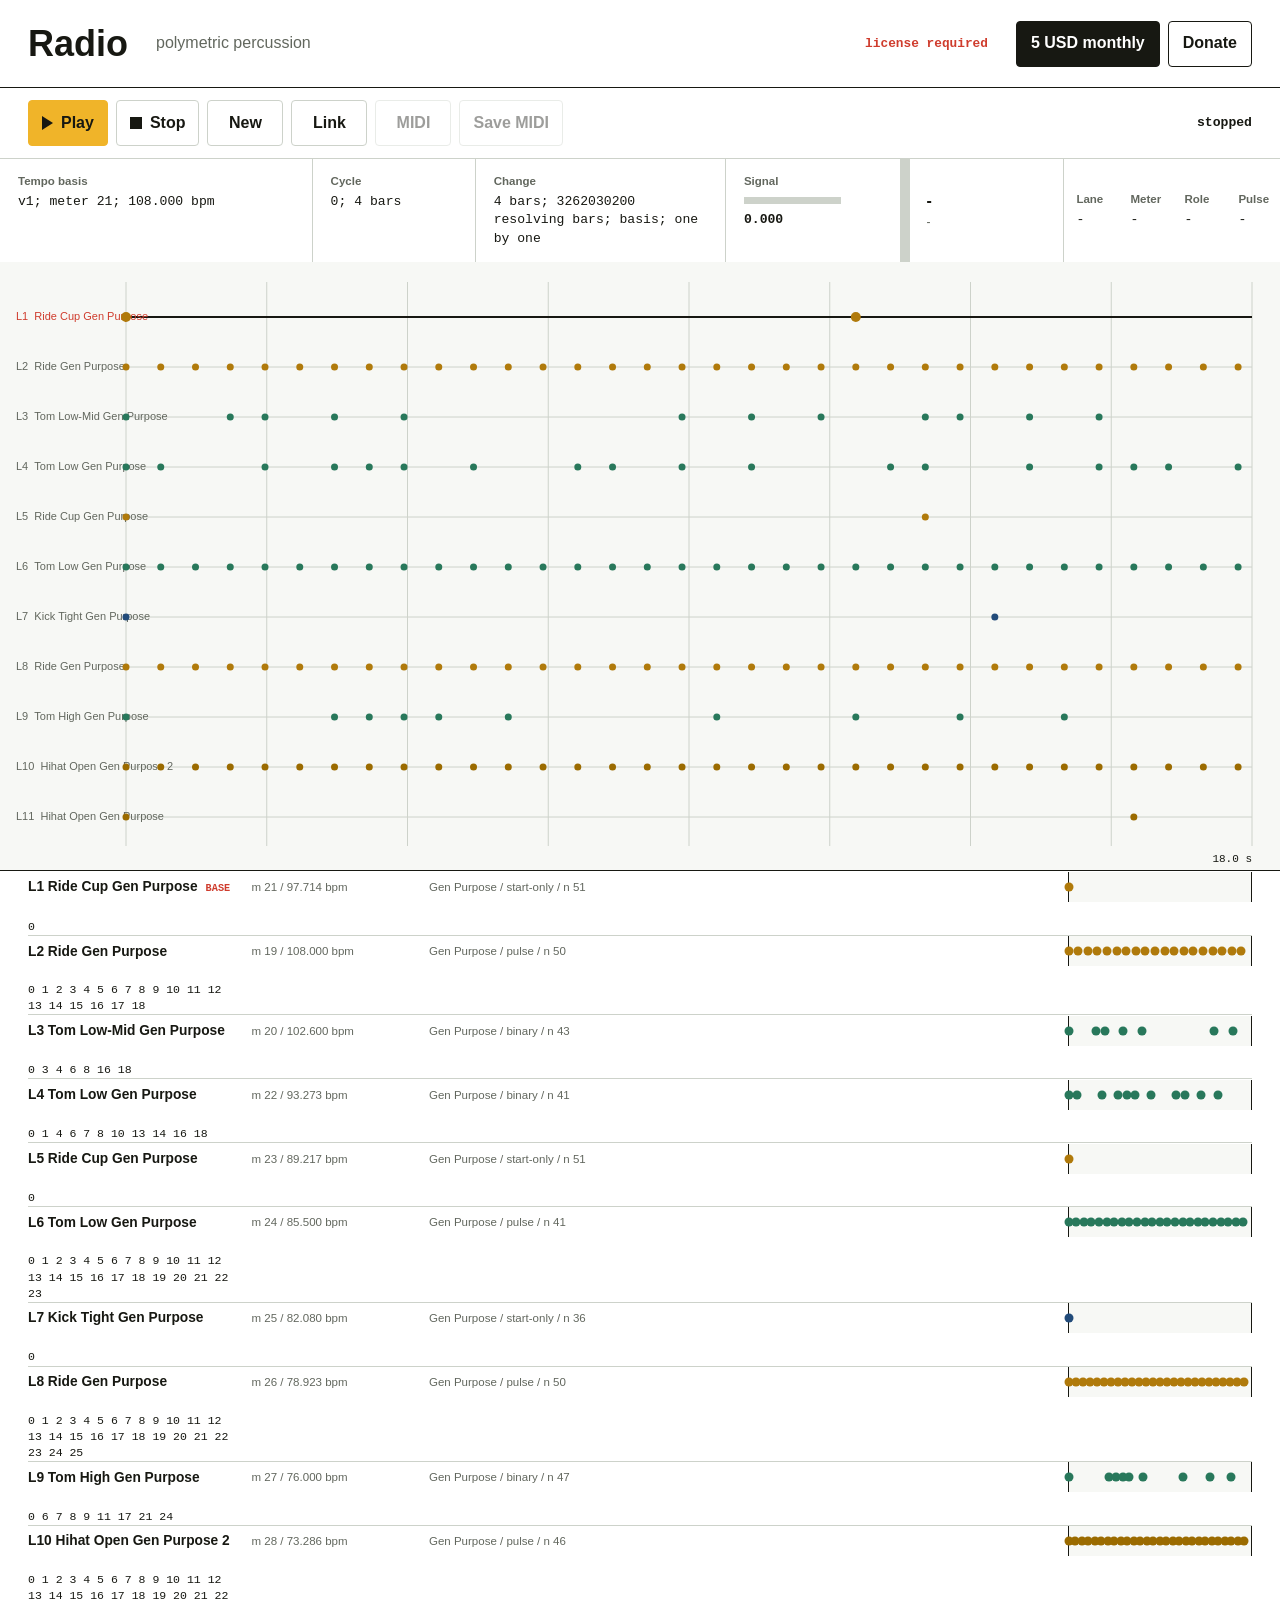
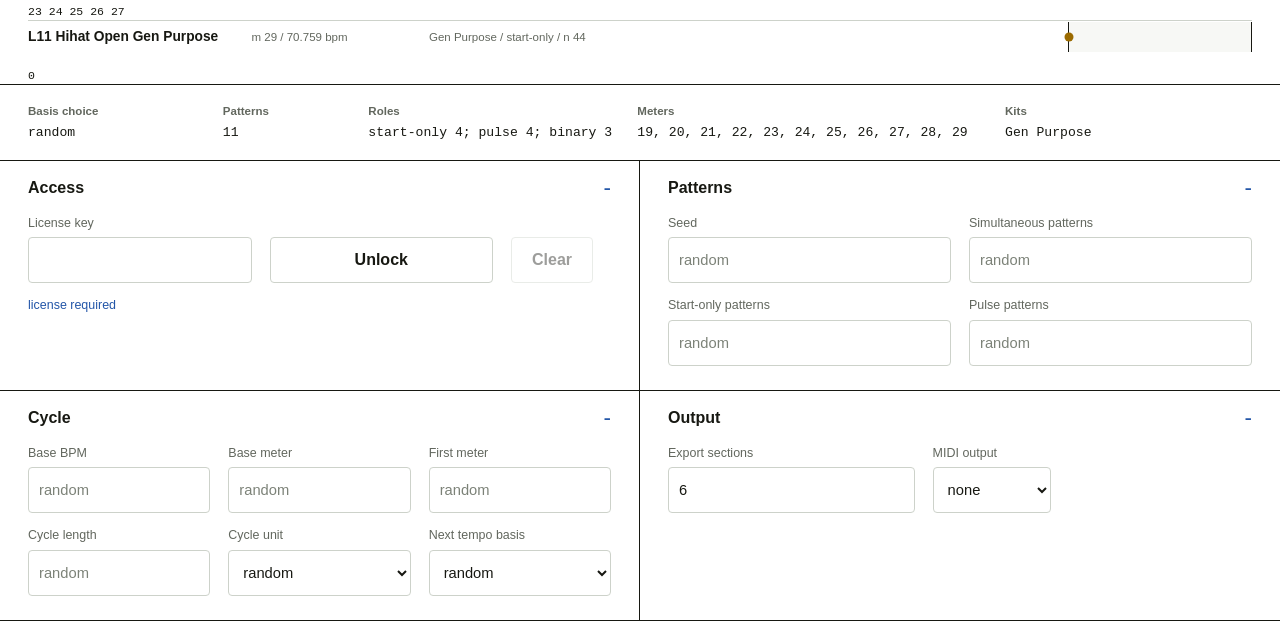
==== web/index.html @ 0b90b632 "Show random radio role defaults" ====
<!doctype html>
<html lang="en">
  <head>
    <meta charset="utf-8">
    <meta name="viewport" content="width=device-width, initial-scale=1">
    <title>Radio</title>
    <link rel="icon" href="data:,">
    <link rel="stylesheet" href="./styles.css?v=20260831-score">
  </head>
  <body>
    <main class="radio">
      <header class="masthead">
        <h1>Radio</h1>
        <p>polymetric percussion</p>
        <div class="accessMark"><output id="accessState">license required</output></div>
        <nav class="money" aria-label="Payment">
          <a id="subscribeLink" href="https://polyradio.lemonsqueezy.com/checkout/buy/2cb51cbc-4bec-4eee-bdf8-e720c5a92ff0?embed=1">5 USD monthly</a>
          <a id="donateLink" href="https://polyradio.lemonsqueezy.com/checkout/buy/aca74223-784a-49d9-add5-d6e7f98358f9?embed=1">Donate</a>
        </nav>
      </header>

      <section class="air" aria-label="Live radio">
        <div class="transport" aria-label="Playback">
          <button id="playButton" class="transportKey playKey" type="button"><span aria-hidden="true"></span>Play</button>
          <button id="stopButton" class="transportKey stopKey" type="button"><span aria-hidden="true"></span>Stop</button>
          <button id="newButton" class="transportKey" type="button">New</button>
          <button id="copyButton" class="transportKey" type="button">Link</button>
          <button id="midiButton" class="transportKey" type="button" disabled>MIDI</button>
          <button id="saveButton" class="transportKey" type="button" disabled>Save MIDI</button>
          <output id="stateText">stopped</output>
        </div>

        <dl class="now">
          <div><dt>Tempo basis</dt><dd data-read="basis">-</dd></div>
          <div><dt>Cycle</dt><dd data-read="cycle">-</dd></div>
          <div><dt>Change</dt><dd data-read="change">-</dd></div>
          <div><dt>Signal</dt><dd><span class="meter"><i data-read="signalFill"></i></span><b data-read="signal">0.000</b></dd></div>
        </dl>

        <section class="scope" aria-label="Live polymeter score">
          <canvas id="scope" width="1600" height="760"></canvas>
          <i id="needle" aria-hidden="true"></i>
        </section>

        <section id="hitPanel" class="hitPanel" aria-live="polite">
          <i data-hit="lamp"></i>
          <p><b data-hit="instrument">-</b><span data-hit="kit">-</span></p>
          <dl>
            <div><dt>Lane</dt><dd data-hit="lane">-</dd></div>
            <div><dt>Meter</dt><dd data-hit="meter">-</dd></div>
            <div><dt>Role</dt><dd data-hit="role">-</dd></div>
            <div><dt>Pulse</dt><dd data-hit="pulse">-</dd></div>
          </dl>
        </section>
      </section>

      <section class="lanes" aria-label="Pattern lanes">
        <ol id="laneList"></ol>
      </section>

      <section class="facts" aria-label="Station state">
        <dl>
          <div><dt>Basis choice</dt><dd data-read="basisMode">-</dd></div>
          <div><dt>Patterns</dt><dd data-read="patterns">-</dd></div>
          <div><dt>Roles</dt><dd data-read="roles">-</dd></div>
          <div><dt>Meters</dt><dd data-read="meters">-</dd></div>
          <div><dt>Kits</dt><dd data-read="kits">-</dd></div>
        </dl>
      </section>

      <form id="controls" class="controls">
        <details class="access" open>
          <summary>Access</summary>
          <div class="fieldGrid accessFields">
            <label><span>License key</span><input id="licenseKey" name="licenseKey" autocomplete="off" spellcheck="false"></label>
            <button id="unlockButton" type="button">Unlock</button>
            <button id="clearButton" type="button" disabled>Clear</button>
            <p id="accessLine">license required</p>
          </div>
        </details>

        <details open>
          <summary>Patterns</summary>
          <div class="fieldGrid">
            <label><span>Seed</span><input id="seed" name="seed" placeholder="random"></label>
            <label><span>Simultaneous patterns</span><input id="voiceCount" name="voiceCount" type="number" min="2" max="64" placeholder="random"></label>
            <label><span>Start-only patterns</span><input id="startCount" name="startCount" type="number" min="0" max="64" placeholder="random"></label>
            <label><span>Pulse patterns</span><input id="pulseCount" name="pulseCount" type="number" min="0" max="64" placeholder="random"></label>
          </div>
        </details>

        <details open>
          <summary>Cycle</summary>
          <div class="fieldGrid cycleFields">
            <label><span>Base BPM</span><input id="baseBpm" name="baseBpm" type="number" min="20" max="300" placeholder="random"></label>
            <label><span>Base meter</span><input id="baseMeter" name="baseMeter" type="number" min="1" max="64" placeholder="random"></label>
            <label><span>First meter</span><input id="firstMeter" name="firstMeter" type="number" min="1" max="64" placeholder="random"></label>
            <label><span>Cycle length</span><input id="cycleLength" name="cycleLength" type="number" min="1" max="4096" placeholder="random"></label>
            <label><span>Cycle unit</span><select id="cycleUnit" name="cycleUnit"><option value="random">random</option><option value="bars">bars</option><option value="resolving-sequences">resolving sequences</option></select></label>
            <label><span>Next tempo basis</span><select id="basisMode" name="basisMode"><option value="">random</option><option value="next">next</option><option value="random">random</option><option value="closest">closest</option><option value="farmost">farmost</option></select></label>
          </div>
        </details>

        <details open>
          <summary>Output</summary>
          <div class="fieldGrid outputFields">
            <label><span>Export sections</span><input id="sections" name="sections" type="number" min="1" max="64" value="6"></label>
            <label><span>MIDI output</span><select id="midiOutput" name="midiOutput"><option value="">none</option></select></label>
          </div>
        </details>
      </form>
    </main>
    <script type="module" src="./app.mjs?v=20260831-score"></script>
  </body>
</html>
---- web/styles.css ----
:root {
  color-scheme: light;
  --paper: #f7f8f5;
  --white: #ffffff;
  --ink: #171812;
  --quiet: #62675e;
  --rule: #cdd2ca;
  --red: #cf3c2d;
  --blue: #2356a8;
  --green: #116466;
  --yellow: #f0b429;
  --touch: 46px;
  font-family: "Segoe UI Variable Text", "Segoe UI", Arial, sans-serif;
  font-size: 16px;
  line-height: 1.4;
  letter-spacing: 0;
  color: var(--ink);
  background: var(--paper);
}

* {
  box-sizing: border-box;
}

html,
body {
  min-width: 320px;
  min-height: 100%;
  margin: 0;
}

body {
  background: var(--paper);
}

button,
input,
select,
a {
  font: inherit;
  letter-spacing: 0;
}

button,
input,
select {
  min-height: var(--touch);
  border: 1px solid var(--rule);
  border-radius: 4px;
  color: var(--ink);
  background: var(--white);
}

button {
  cursor: pointer;
  font-weight: 700;
}

button:hover,
a:hover {
  border-color: var(--ink);
}

button:disabled {
  cursor: not-allowed;
  opacity: 0.42;
}

button:focus-visible,
input:focus-visible,
select:focus-visible,
a:focus-visible,
summary:focus-visible {
  outline: 3px solid var(--yellow);
  outline-offset: 2px;
}

.radio {
  width: min(100%, 1560px);
  margin-inline: auto;
  background: var(--white);
}

.masthead {
  min-height: 88px;
  display: grid;
  grid-template-columns: auto minmax(150px, 1fr) auto auto;
  align-items: center;
  gap: 18px 28px;
  padding: 16px 28px;
  border-bottom: 1px solid var(--ink);
}

h1 {
  margin: 0;
  font-size: 2.25rem;
  line-height: 1;
  font-weight: 800;
}

.masthead > p {
  margin: 0;
  color: var(--quiet);
}

.accessMark {
  min-width: 120px;
  font: 700 0.8rem/1.2 ui-monospace, "Cascadia Mono", monospace;
  color: var(--red);
  text-align: right;
}

.money {
  display: flex;
  align-items: center;
  gap: 8px;
}

.money a {
  min-height: var(--touch);
  display: inline-flex;
  align-items: center;
  padding: 0 14px;
  border: 1px solid var(--ink);
  border-radius: 4px;
  color: var(--ink);
  text-decoration: none;
  font-weight: 700;
}

#subscribeLink {
  color: var(--white);
  background: var(--ink);
}

.air {
  display: grid;
  grid-template-columns: minmax(0, 1fr) minmax(300px, 0.42fr);
  grid-template-areas:
    "transport transport"
    "now hit"
    "scope scope";
  border-bottom: 1px solid var(--ink);
}

.transport {
  grid-area: transport;
  min-height: 70px;
  display: flex;
  align-items: center;
  gap: 8px;
  padding: 12px 28px;
  border-bottom: 1px solid var(--rule);
}

.transportKey {
  min-width: 76px;
  display: inline-flex;
  align-items: center;
  justify-content: center;
  gap: 8px;
  padding: 0 13px;
}

.playKey {
  border-color: var(--yellow);
  background: var(--yellow);
}

.playKey span {
  width: 0;
  height: 0;
  border-top: 7px solid transparent;
  border-bottom: 7px solid transparent;
  border-left: 11px solid var(--ink);
}

.stopKey span {
  width: 12px;
  height: 12px;
  background: var(--ink);
}

#stateText {
  min-width: 92px;
  margin-left: auto;
  font: 700 0.82rem/1.2 ui-monospace, "Cascadia Mono", monospace;
  text-align: right;
}

.now {
  grid-area: now;
  margin: 0;
  display: grid;
  grid-template-columns: 1.25fr 0.65fr 1fr 0.7fr;
  gap: 1px;
  background: var(--rule);
  border-right: 1px solid var(--rule);
}

.now > div {
  min-width: 0;
  padding: 14px 18px;
  background: var(--white);
}

dt {
  margin: 0 0 4px;
  color: var(--quiet);
  font-size: 0.72rem;
  font-weight: 700;
}

dd {
  min-width: 0;
  margin: 0;
  overflow-wrap: anywhere;
}

.now dd,
.facts dd,
.hitPanel dd {
  font-family: ui-monospace, "Cascadia Mono", monospace;
  font-size: 0.82rem;
}

.meter {
  width: min(130px, 70%);
  height: 7px;
  display: inline-block;
  margin-right: 8px;
  background: var(--rule);
  vertical-align: 0.08em;
}

.meter i {
  display: block;
  width: 100%;
  height: 100%;
  transform: scaleX(0);
  transform-origin: left center;
  background: var(--green);
}

.scope {
  grid-area: scope;
  position: relative;
  min-height: 420px;
  overflow: hidden;
  background: var(--paper);
}

#scope {
  width: 100%;
  height: 100%;
  display: block;
}

#needle {
  display: none;
}

.hitPanel {
  grid-area: hit;
  min-width: 0;
  display: grid;
  grid-template-columns: 9px minmax(130px, 1fr) minmax(210px, 1.4fr);
  align-items: stretch;
  background: var(--white);
}

.hitPanel > i {
  background: var(--rule);
}

.hitPanel.hot > i {
  background: var(--red);
}

.hitPanel > p {
  min-width: 0;
  margin: 0;
  display: grid;
  align-content: center;
  gap: 2px;
  padding: 12px 16px;
  border-right: 1px solid var(--rule);
}

.hitPanel > p b,
.hitPanel > p span {
  overflow-wrap: anywhere;
}

.hitPanel > p span {
  color: var(--quiet);
  font-size: 0.75rem;
}

.hitPanel dl {
  margin: 0;
  display: grid;
  grid-template-columns: repeat(4, minmax(54px, 1fr));
  align-items: center;
}

.hitPanel dl > div {
  min-width: 0;
  padding: 12px;
}

.lanes {
  padding: 0 28px;
  border-bottom: 1px solid var(--ink);
}

#laneList {
  list-style: none;
  margin: 0;
  padding: 0;
}

.lane {
  --tone: var(--blue);
  min-height: 64px;
  display: grid;
  grid-template-columns: minmax(170px, 0.9fr) minmax(140px, 0.7fr) minmax(260px, 2.7fr) minmax(140px, 0.8fr);
  align-items: center;
  gap: 16px;
  border-top: 1px solid var(--rule);
}

.lane:first-child {
  border-top: 0;
}

.lane.flash {
  box-shadow: inset 6px 0 0 var(--tone);
}

.lane.base b::after {
  content: "BASE";
  margin-left: 8px;
  color: var(--red);
  font: 800 0.64rem/1 ui-monospace, "Cascadia Mono", monospace;
}

.lane b,
.lane small,
.lane em,
.lane code {
  min-width: 0;
  overflow-wrap: anywhere;
}

.lane b {
  font-size: 0.86rem;
}

.lane small,
.lane em,
.lane code {
  color: var(--quiet);
  font-size: 0.72rem;
}

.lane em {
  font-style: normal;
}

.lane code {
  color: var(--ink);
}

.ticks {
  position: relative;
  height: 30px;
  display: block;
  border-left: 1px solid var(--ink);
  border-right: 1px solid var(--ink);
  background: var(--paper);
}

.ticks i {
  position: absolute;
  top: 50%;
  left: var(--position);
  width: 9px;
  height: 9px;
  border-radius: 50%;
  background: var(--tone);
  transform: translate(-50%, -50%);
}

.facts {
  padding: 18px 28px;
  border-bottom: 1px solid var(--ink);
}

.facts dl {
  margin: 0;
  display: grid;
  grid-template-columns: 0.7fr 0.5fr 1fr 1.4fr 1fr;
  gap: 22px;
}

.controls {
  display: grid;
  grid-template-columns: 1fr 1fr;
}

details {
  min-width: 0;
  border-bottom: 1px solid var(--ink);
}

details:nth-child(odd) {
  border-right: 1px solid var(--ink);
}

summary {
  min-height: 54px;
  display: flex;
  align-items: center;
  padding: 0 28px;
  cursor: pointer;
  font-size: 1rem;
  font-weight: 800;
  list-style: none;
}

summary::-webkit-details-marker {
  display: none;
}

summary::after {
  content: "+";
  margin-left: auto;
  color: var(--blue);
  font-size: 1.4rem;
  font-weight: 500;
}

details[open] summary::after {
  content: "-";
}

.fieldGrid {
  display: grid;
  grid-template-columns: 1fr 1fr;
  gap: 14px 18px;
  padding: 0 28px 24px;
}

label {
  min-width: 0;
  display: grid;
  gap: 5px;
  color: var(--quiet);
  font-size: 0.78rem;
}

input,
select {
  width: 100%;
  padding: 8px 10px;
  font-size: 0.92rem;
}

input::placeholder {
  color: #7c8278;
}

.accessFields {
  grid-template-columns: 1fr 1fr auto auto;
  align-items: end;
}

.accessFields p {
  grid-column: 1 / -1;
  margin: 0;
  color: var(--blue);
  font-size: 0.78rem;
}

.accessFields button {
  min-width: 82px;
  padding: 0 14px;
}

.cycleFields {
  grid-template-columns: repeat(3, 1fr);
}

.outputFields {
  grid-template-columns: 1.35fr 0.65fr 1fr;
  align-items: end;
}

.kitPool {
  min-width: 0;
  margin: 0;
  padding: 0;
  border: 0;
  display: grid;
  gap: 8px;
}

.kitPool label {
  min-height: 32px;
  grid-template-columns: 24px minmax(0, 1fr);
  align-items: center;
  color: var(--ink);
}

.kitPool input {
  width: 20px;
  min-height: 20px;
  padding: 0;
  accent-color: var(--green);
}

@media (max-width: 980px) {
  .masthead {
    grid-template-columns: auto 1fr auto;
  }

  .accessMark {
    display: none;
  }

  .air {
    grid-template-columns: 1fr;
    grid-template-areas: "transport" "now" "hit" "scope";
  }

  .now {
    border-right: 0;
  }

  .hitPanel {
    border-top: 1px solid var(--rule);
  }

  .lane {
    grid-template-columns: minmax(150px, 0.9fr) minmax(120px, 0.7fr) minmax(230px, 2fr);
  }

  .lane code {
    display: none;
  }

  .facts dl {
    grid-template-columns: repeat(3, 1fr);
  }

  .controls {
    grid-template-columns: 1fr;
  }

  details:nth-child(odd) {
    border-right: 0;
  }
}

@media (max-width: 680px) {
  .masthead {
    grid-template-columns: 1fr;
    gap: 8px;
    padding: 16px;
  }

  .money {
    flex-wrap: wrap;
  }

  .transport {
    flex-wrap: wrap;
    padding: 12px 16px;
  }

  #stateText {
    width: 100%;
    margin-left: 0;
    text-align: left;
  }

  .now {
    grid-template-columns: 1fr 1fr;
  }

  .scope {
    min-height: 360px;
  }

  .hitPanel {
    grid-template-columns: 7px 1fr;
  }

  .hitPanel dl {
    grid-column: 2;
    grid-template-columns: repeat(4, 1fr);
    border-top: 1px solid var(--rule);
  }

  .lanes,
  .facts {
    padding-inline: 16px;
  }

  .lane {
    grid-template-columns: 1fr auto;
    gap: 6px 12px;
    padding: 10px 0;
  }

  .lane em,
  .ticks {
    grid-column: 1 / -1;
  }

  .facts dl {
    grid-template-columns: 1fr 1fr;
  }

  summary {
    padding-inline: 16px;
  }

  .fieldGrid,
  .cycleFields,
  .outputFields,
  .accessFields {
    grid-template-columns: 1fr;
    padding-inline: 16px;
  }

  .accessFields p {
    grid-column: 1;
  }
}

@media (max-width: 410px) {
  .transportKey {
    min-width: calc(50% - 4px);
  }

  .now,
  .facts dl {
    grid-template-columns: 1fr;
  }

  .hitPanel dl {
    grid-template-columns: 1fr 1fr;
  }
}
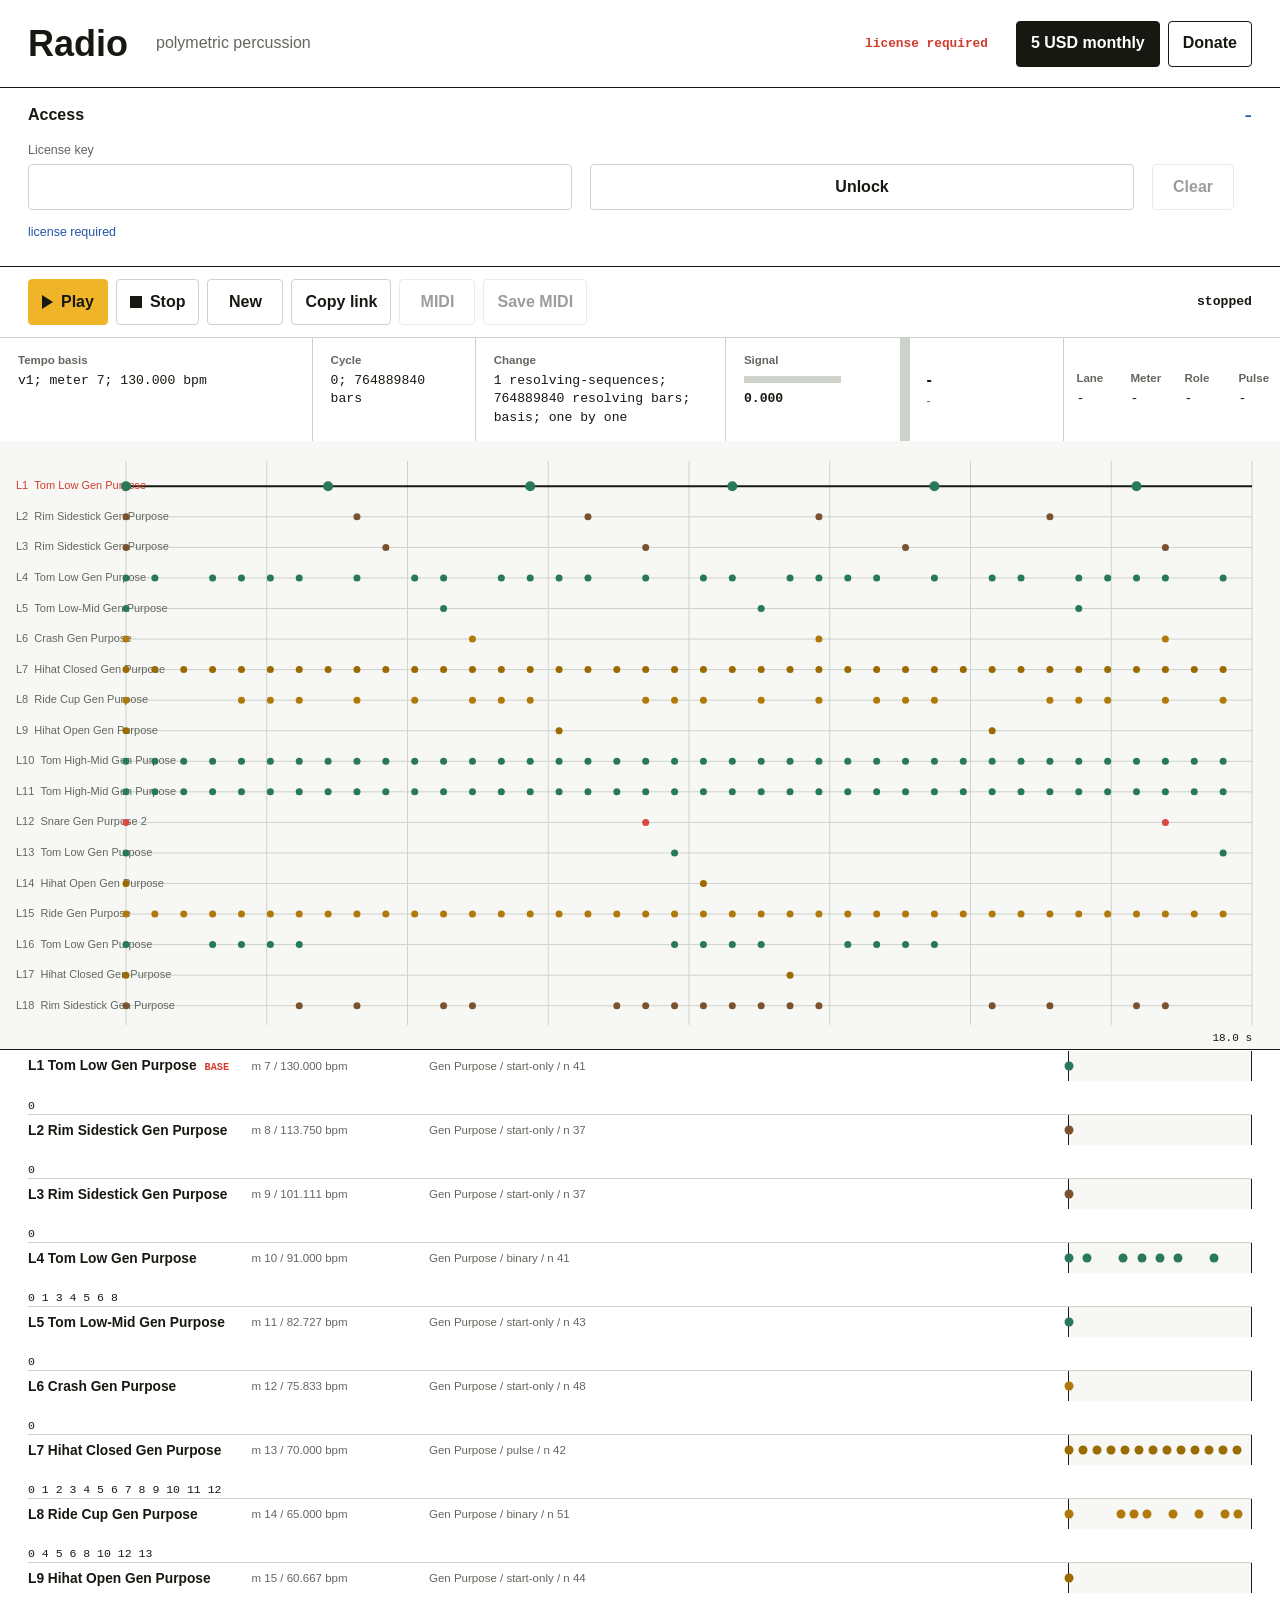
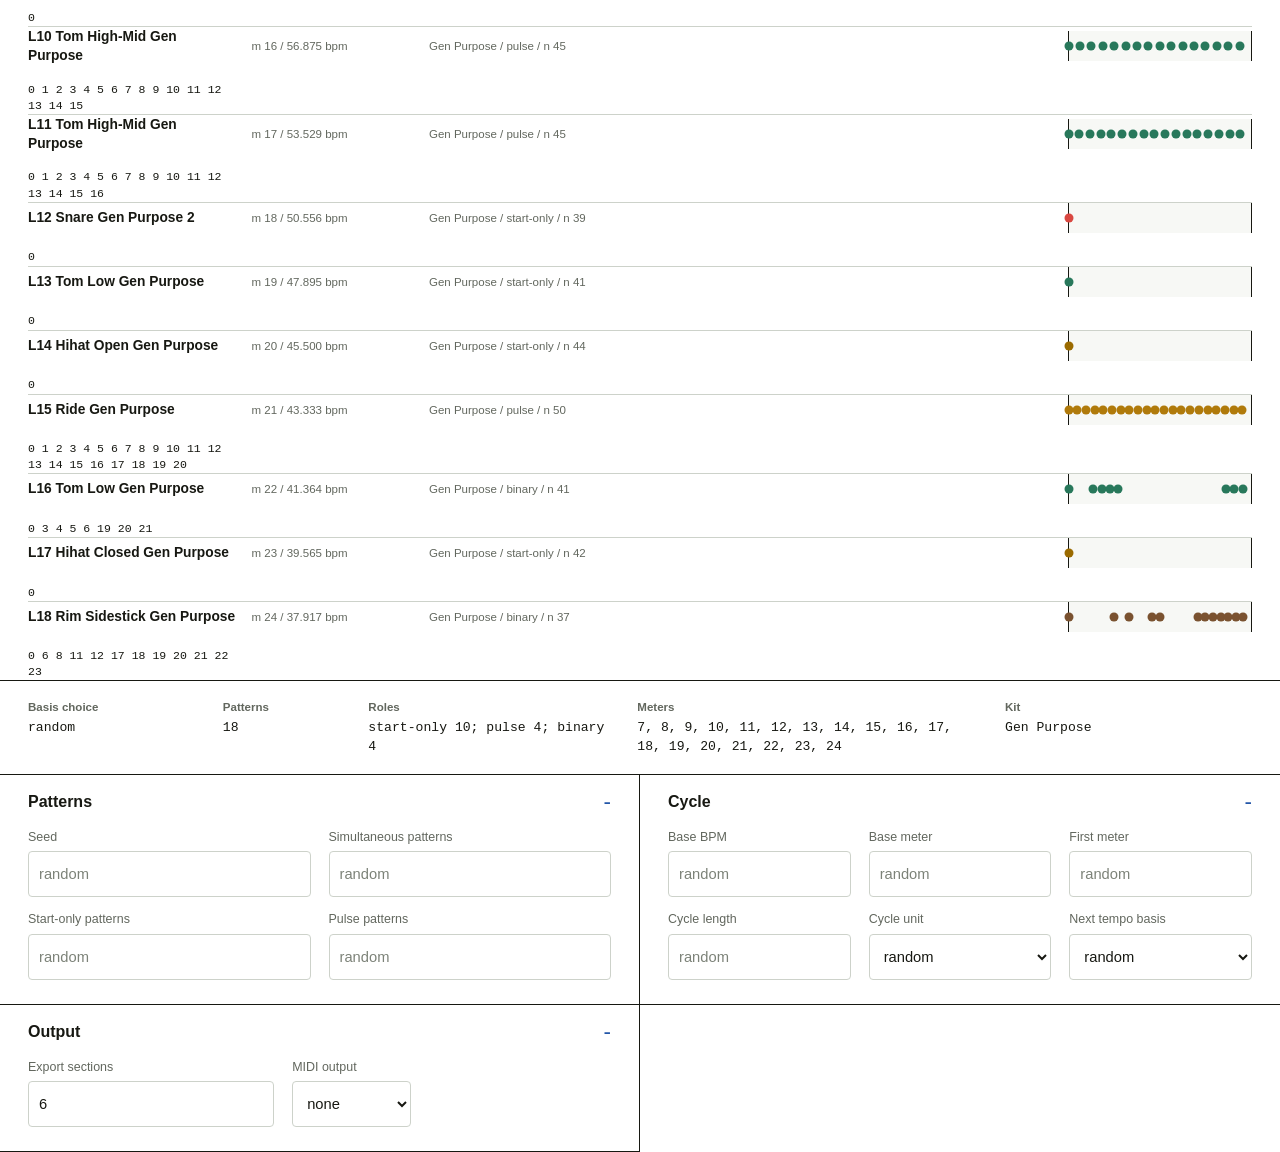
==== commit 0d9cf66a: "Put radio access before playback" ====
--- a/web/index.html
+++ b/web/index.html
@@ -19,12 +19,22 @@
         </nav>
       </header>
 
+      <details class="access" open>
+        <summary>Access</summary>
+        <div class="fieldGrid accessFields">
+          <label><span>License key</span><input id="licenseKey" name="licenseKey" autocomplete="off" spellcheck="false"></label>
+          <button id="unlockButton" type="button">Unlock</button>
+          <button id="clearButton" type="button" disabled>Clear</button>
+          <p id="accessLine">license required</p>
+        </div>
+      </details>
+
       <section class="air" aria-label="Live radio">
         <div class="transport" aria-label="Playback">
           <button id="playButton" class="transportKey playKey" type="button"><span aria-hidden="true"></span>Play</button>
           <button id="stopButton" class="transportKey stopKey" type="button"><span aria-hidden="true"></span>Stop</button>
           <button id="newButton" class="transportKey" type="button">New</button>
-          <button id="copyButton" class="transportKey" type="button">Link</button>
+          <button id="copyButton" class="transportKey" type="button">Copy link</button>
           <button id="midiButton" class="transportKey" type="button" disabled>MIDI</button>
           <button id="saveButton" class="transportKey" type="button" disabled>Save MIDI</button>
           <output id="stateText">stopped</output>
@@ -64,21 +74,11 @@
           <div><dt>Patterns</dt><dd data-read="patterns">-</dd></div>
           <div><dt>Roles</dt><dd data-read="roles">-</dd></div>
           <div><dt>Meters</dt><dd data-read="meters">-</dd></div>
-          <div><dt>Kits</dt><dd data-read="kits">-</dd></div>
+          <div><dt>Kit</dt><dd data-read="kits">-</dd></div>
         </dl>
       </section>
 
       <form id="controls" class="controls">
-        <details class="access" open>
-          <summary>Access</summary>
-          <div class="fieldGrid accessFields">
-            <label><span>License key</span><input id="licenseKey" name="licenseKey" autocomplete="off" spellcheck="false"></label>
-            <button id="unlockButton" type="button">Unlock</button>
-            <button id="clearButton" type="button" disabled>Clear</button>
-            <p id="accessLine">license required</p>
-          </div>
-        </details>
-
         <details open>
           <summary>Patterns</summary>
           <div class="fieldGrid">
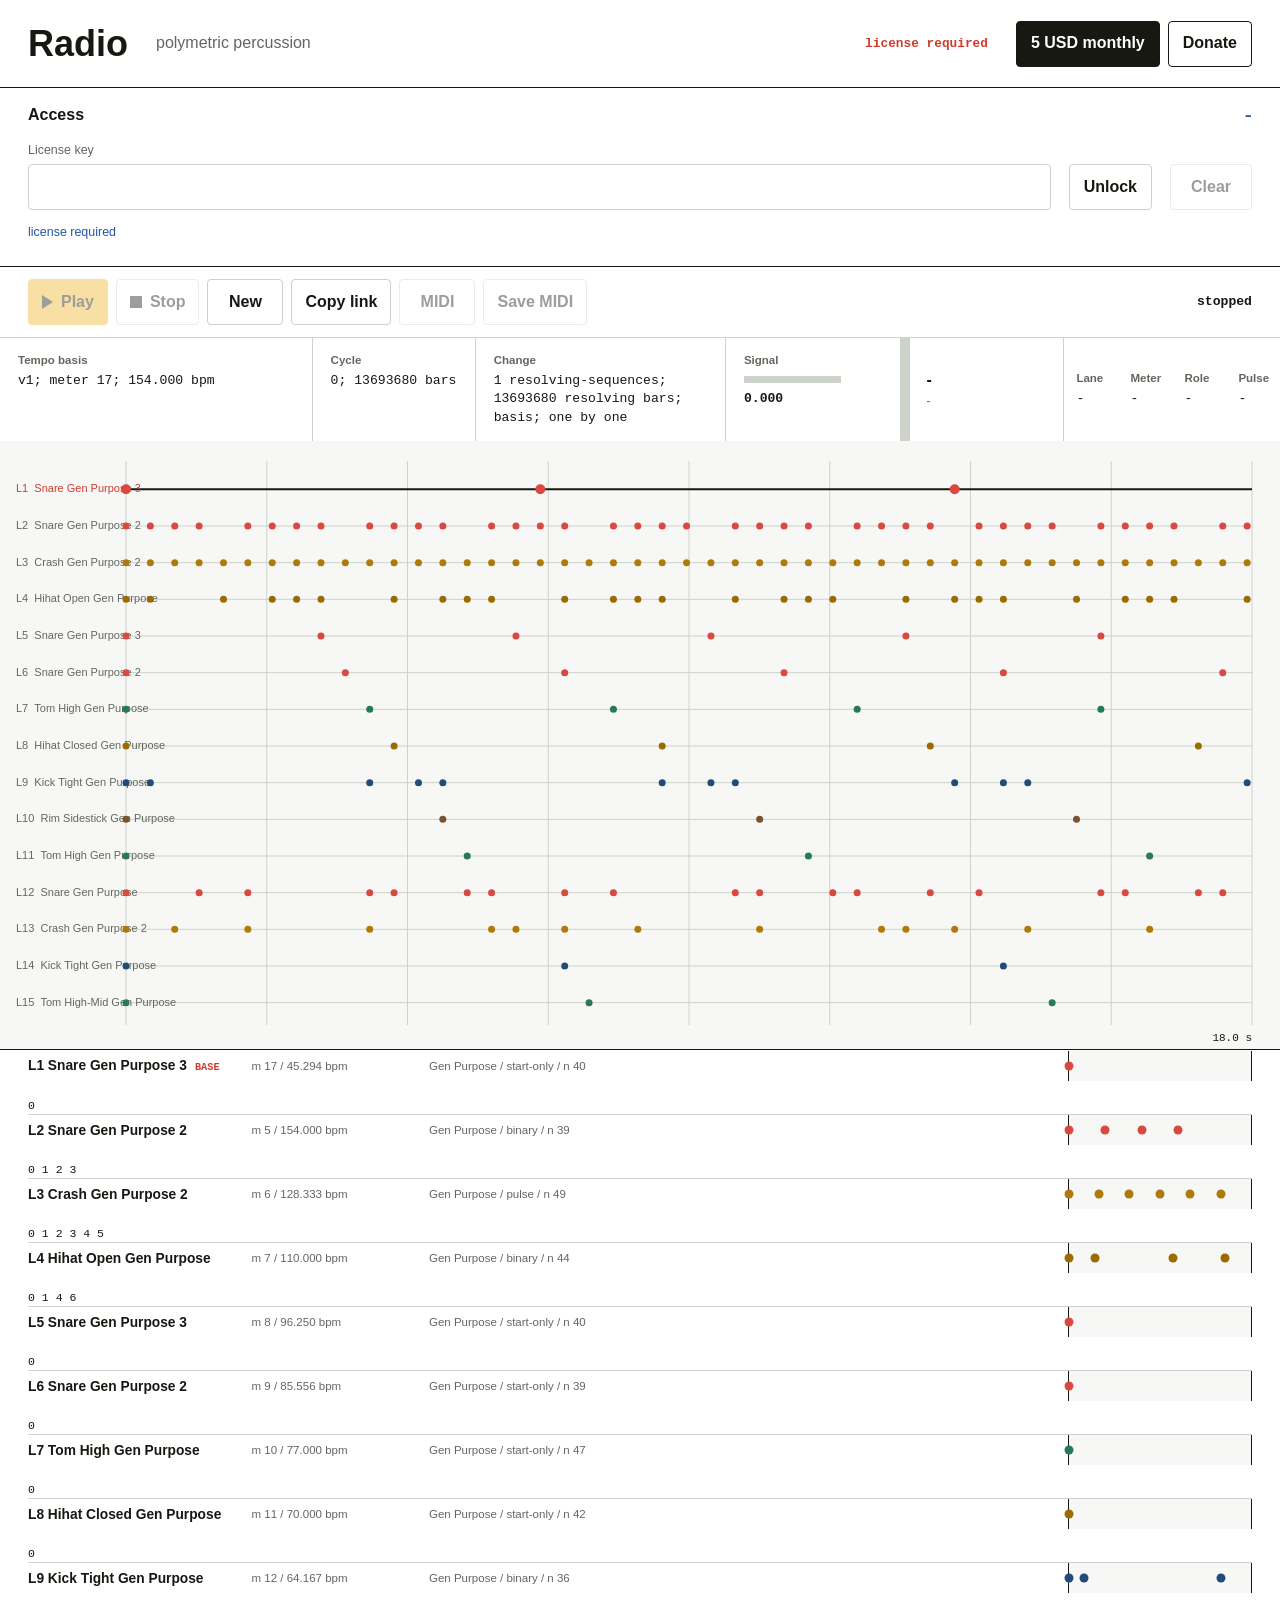
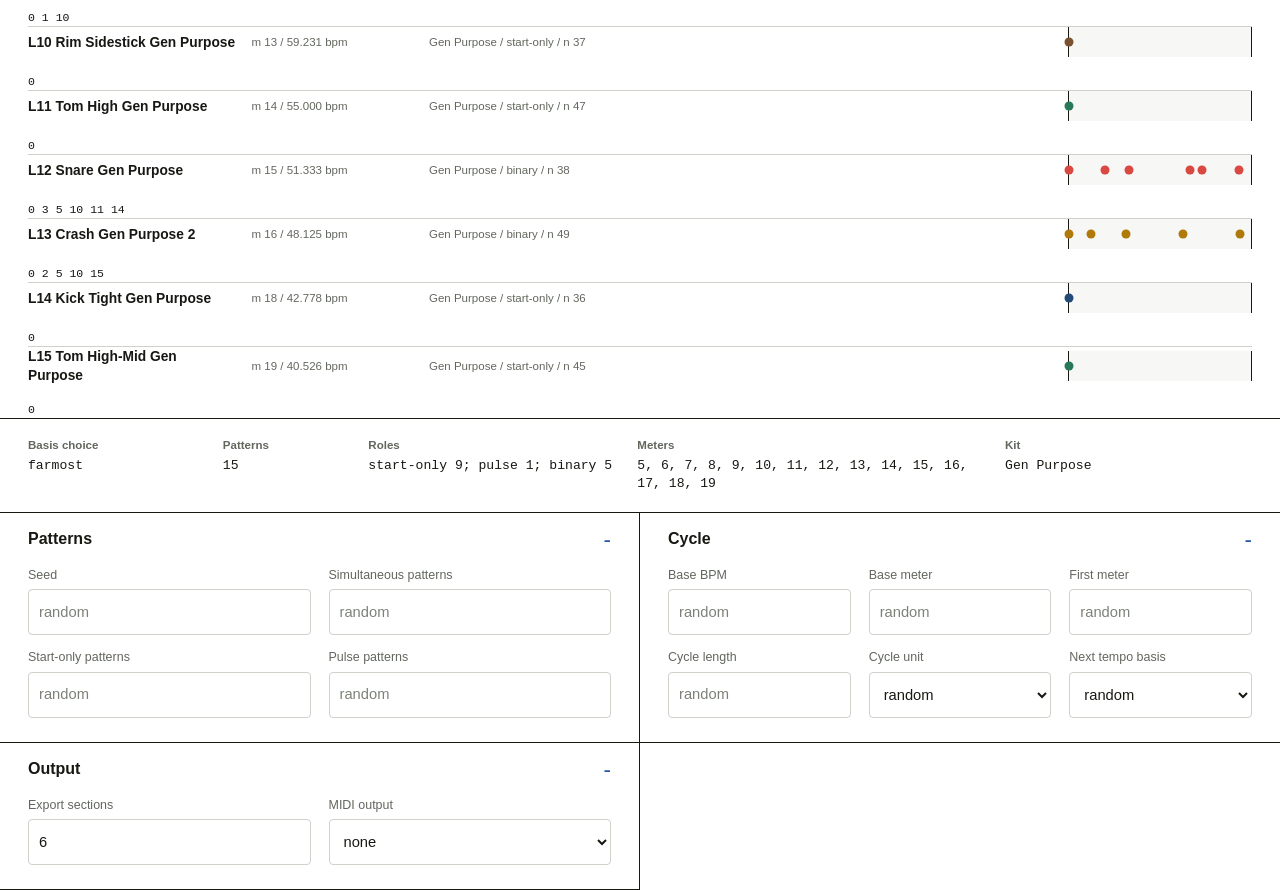
==== commit 23620650: "Refresh deployed radio assets" ====
--- a/web/index.html
+++ b/web/index.html
@@ -5,7 +5,7 @@
     <meta name="viewport" content="width=device-width, initial-scale=1">
     <title>Radio</title>
     <link rel="icon" href="data:,">
-    <link rel="stylesheet" href="./styles.css?v=20260831-score">
+    <link rel="stylesheet" href="./styles.css?v=20260831-access2">
   </head>
   <body>
     <main class="radio">
@@ -110,6 +110,6 @@
         </details>
       </form>
     </main>
-    <script type="module" src="./app.mjs?v=20260831-score"></script>
+    <script type="module" src="./app.mjs?v=20260831-access2"></script>
   </body>
 </html>
--- a/web/styles.css
+++ b/web/styles.css
@@ -472,7 +472,7 @@
 }
 
 .accessFields {
-  grid-template-columns: 1fr 1fr auto auto;
+  grid-template-columns: minmax(240px, 1fr) auto auto;
   align-items: end;
 }
 
@@ -493,31 +493,8 @@
 }
 
 .outputFields {
-  grid-template-columns: 1.35fr 0.65fr 1fr;
+  grid-template-columns: 1fr 1fr;
   align-items: end;
-}
-
-.kitPool {
-  min-width: 0;
-  margin: 0;
-  padding: 0;
-  border: 0;
-  display: grid;
-  gap: 8px;
-}
-
-.kitPool label {
-  min-height: 32px;
-  grid-template-columns: 24px minmax(0, 1fr);
-  align-items: center;
-  color: var(--ink);
-}
-
-.kitPool input {
-  width: 20px;
-  min-height: 20px;
-  padding: 0;
-  accent-color: var(--green);
 }
 
 @media (max-width: 980px) {
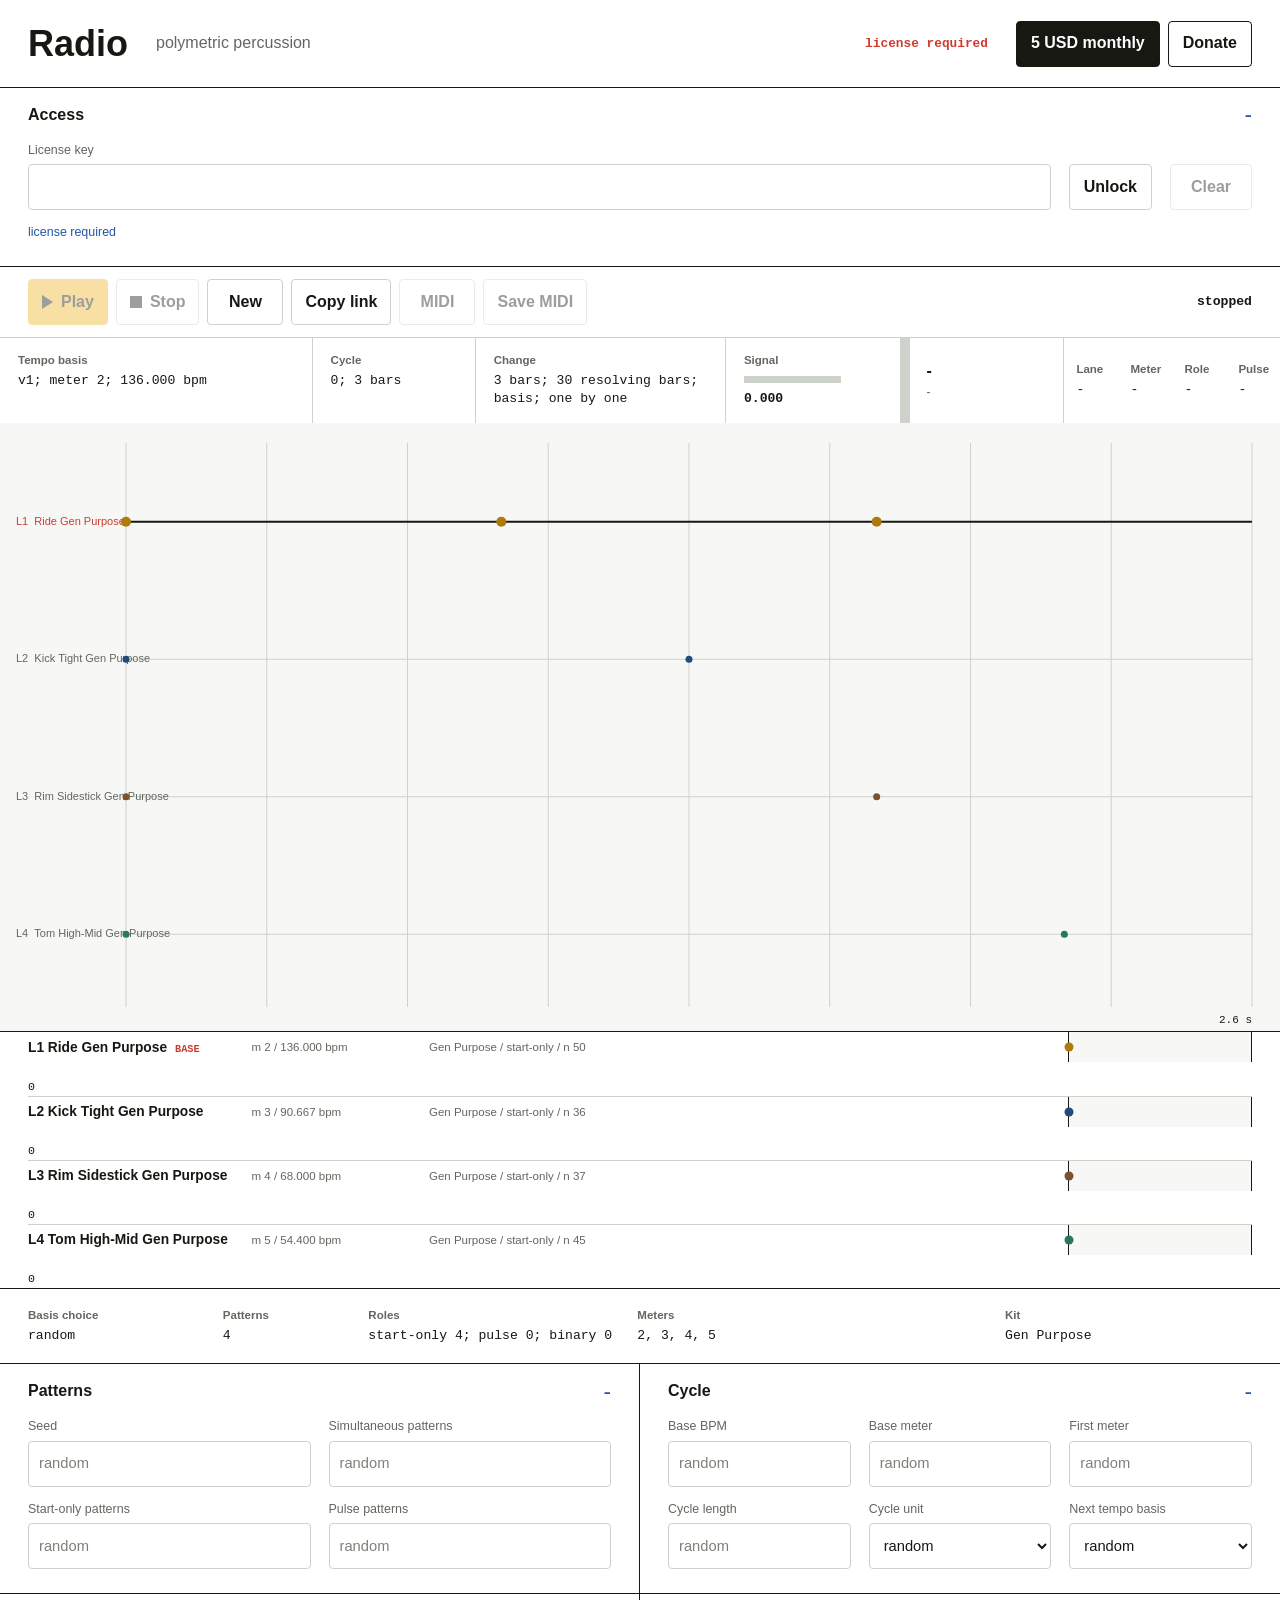
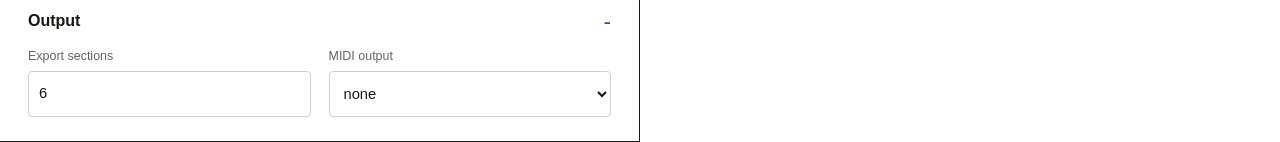
==== commit 4e6fae2e: "Refresh random-default radio module" ====
--- a/web/index.html
+++ b/web/index.html
@@ -5,7 +5,7 @@
     <meta name="viewport" content="width=device-width, initial-scale=1">
     <title>Radio</title>
     <link rel="icon" href="data:,">
-    <link rel="stylesheet" href="./styles.css?v=20260831-access2">
+    <link rel="stylesheet" href="./styles.css?v=20260831-access3">
   </head>
   <body>
     <main class="radio">
@@ -110,6 +110,6 @@
         </details>
       </form>
     </main>
-    <script type="module" src="./app.mjs?v=20260831-access2"></script>
+    <script type="module" src="./app.mjs?v=20260831-access3"></script>
   </body>
 </html>
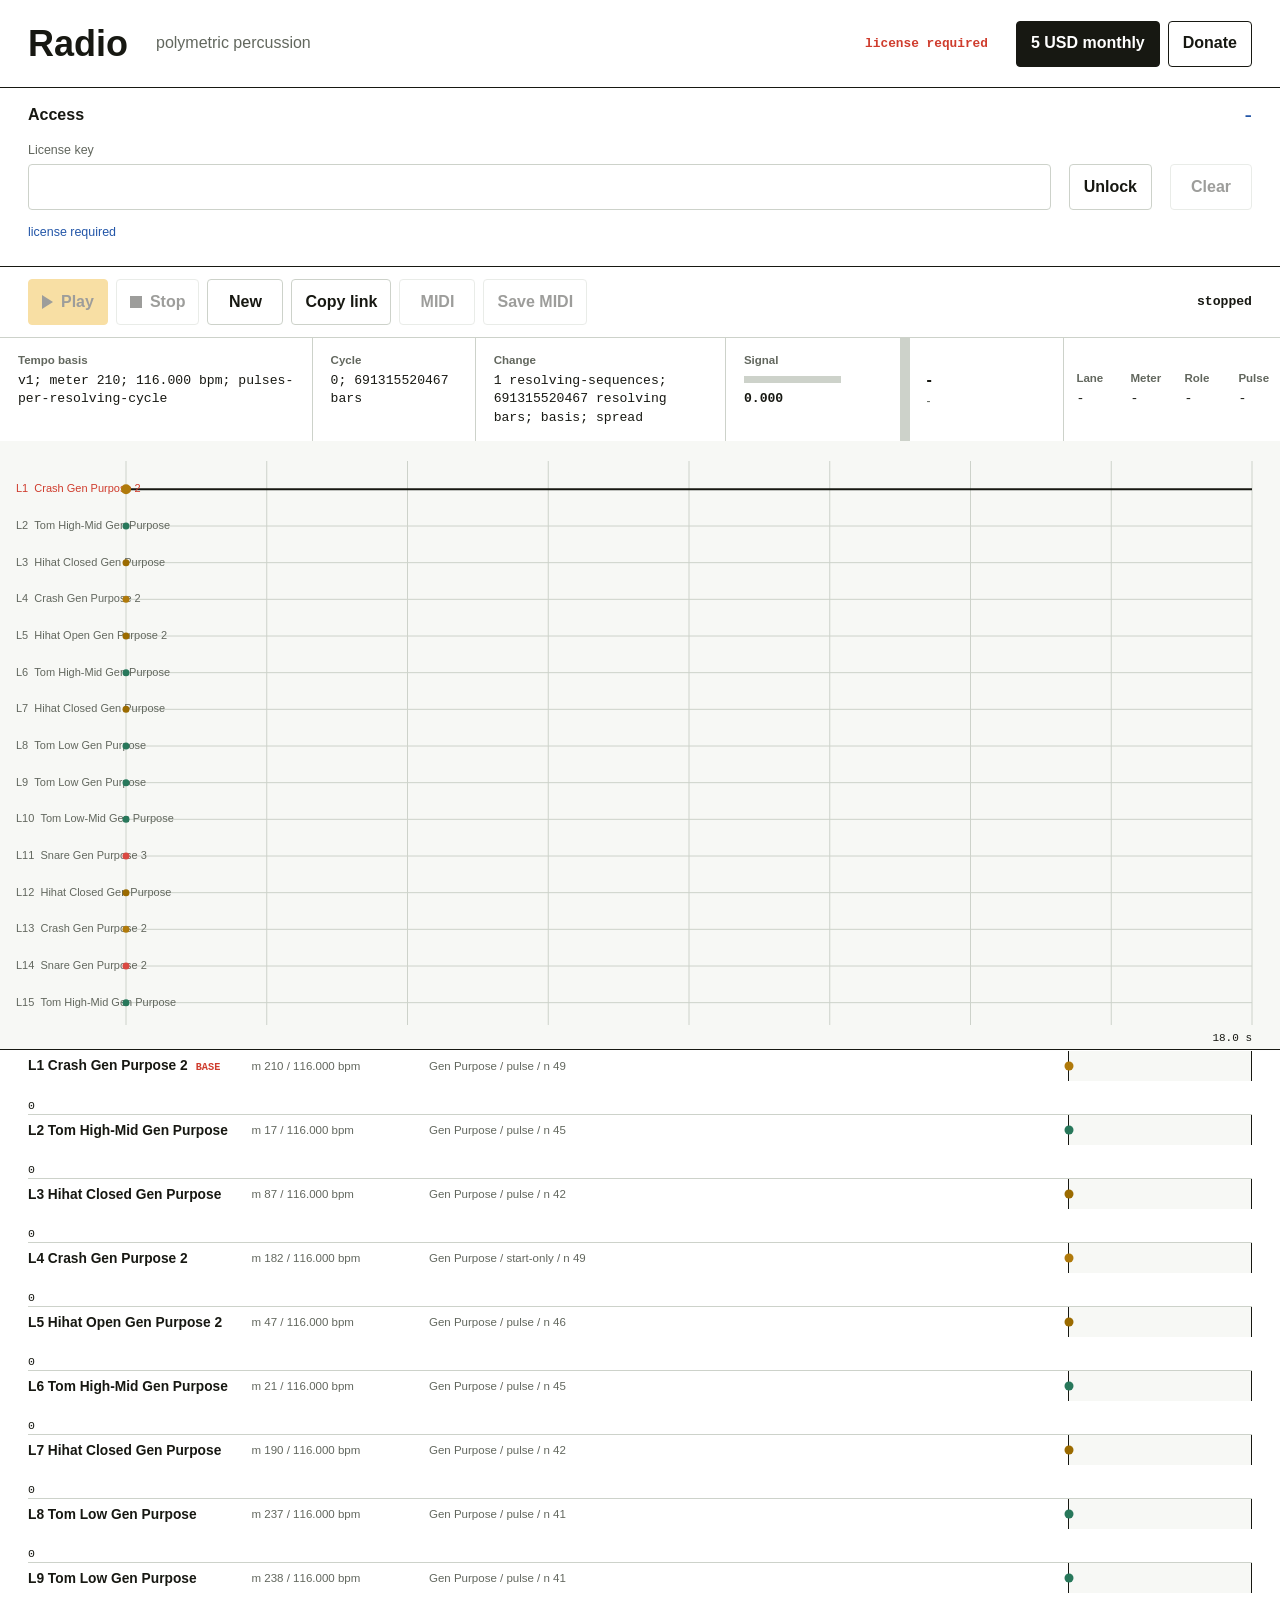
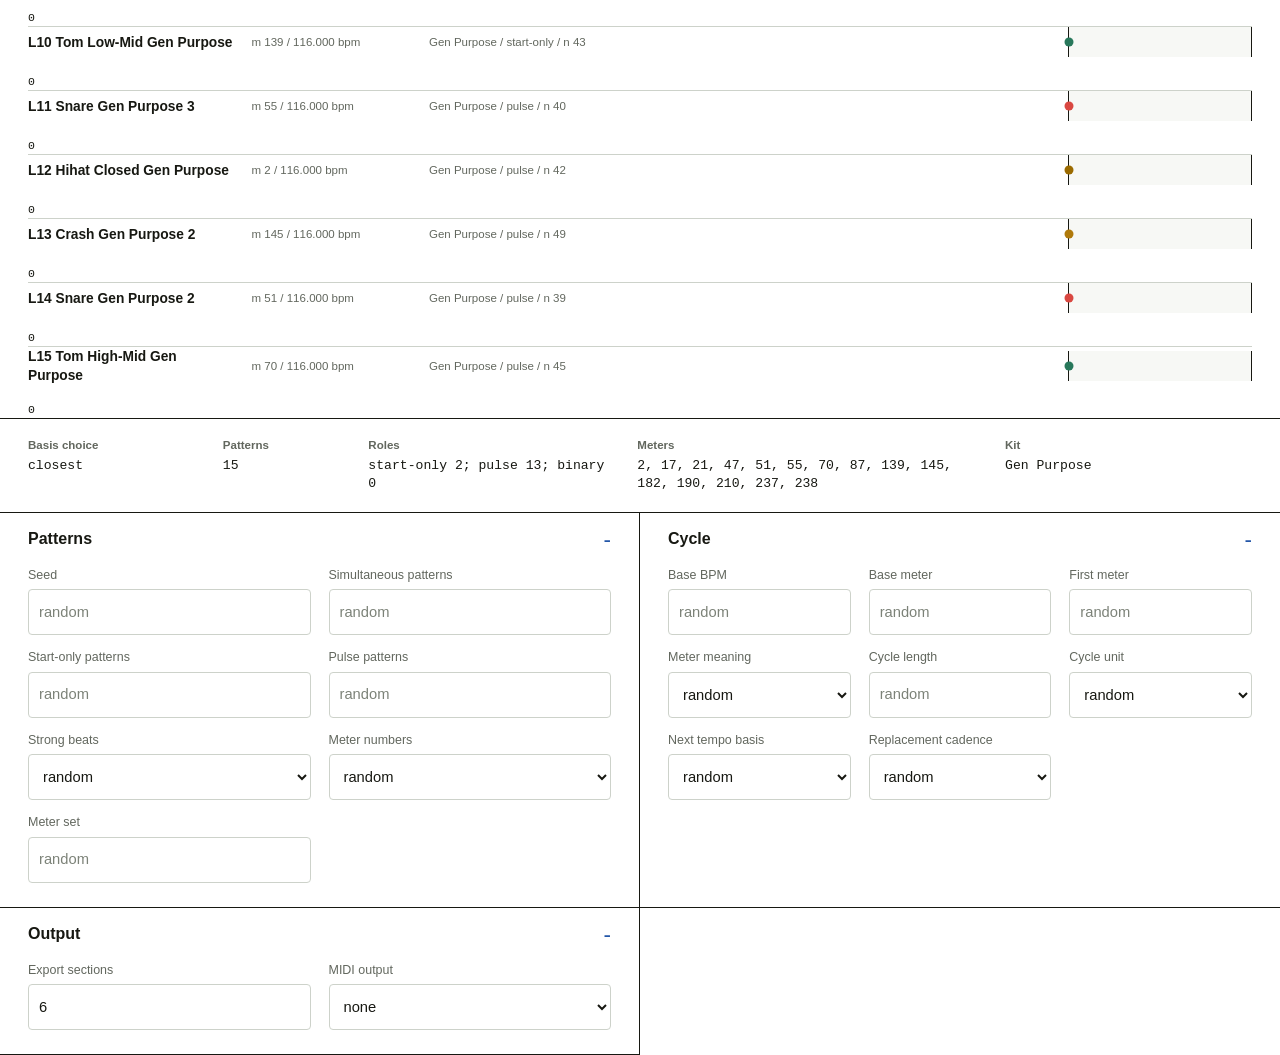
==== commit 93c5ae11: "Expose literal radio tuneables" ====
--- a/web/index.html
+++ b/web/index.html
@@ -5,7 +5,7 @@
     <meta name="viewport" content="width=device-width, initial-scale=1">
     <title>Radio</title>
     <link rel="icon" href="data:,">
-    <link rel="stylesheet" href="./styles.css?v=20260831-access3">
+    <link rel="stylesheet" href="./styles.css?v=20260831-tuneables">
   </head>
   <body>
     <main class="radio">
@@ -86,6 +86,9 @@
             <label><span>Simultaneous patterns</span><input id="voiceCount" name="voiceCount" type="number" min="2" max="64" placeholder="random"></label>
             <label><span>Start-only patterns</span><input id="startCount" name="startCount" type="number" min="0" max="64" placeholder="random"></label>
             <label><span>Pulse patterns</span><input id="pulseCount" name="pulseCount" type="number" min="0" max="64" placeholder="random"></label>
+            <label><span>Strong beats</span><select id="strongBeatMode" name="strongBeatMode"><option value="random">random</option><option value="every-beat">every beat</option><option value="downbeat">downbeat</option><option value="binary">binary</option></select></label>
+            <label><span>Meter numbers</span><select id="meterSeries" name="meterSeries"><option value="random">random</option><option value="consecutive">consecutive</option><option value="primes">primes</option></select></label>
+            <label><span>Meter set</span><input id="meterSet" name="meterSet" placeholder="random"></label>
           </div>
         </details>
 
@@ -93,11 +96,13 @@
           <summary>Cycle</summary>
           <div class="fieldGrid cycleFields">
             <label><span>Base BPM</span><input id="baseBpm" name="baseBpm" type="number" min="20" max="300" placeholder="random"></label>
-            <label><span>Base meter</span><input id="baseMeter" name="baseMeter" type="number" min="1" max="64" placeholder="random"></label>
-            <label><span>First meter</span><input id="firstMeter" name="firstMeter" type="number" min="1" max="64" placeholder="random"></label>
+            <label><span>Base meter</span><input id="baseMeter" name="baseMeter" type="number" min="1" max="256" placeholder="random"></label>
+            <label><span>First meter</span><input id="firstMeter" name="firstMeter" type="number" min="1" max="256" placeholder="random"></label>
+            <label><span>Meter meaning</span><select id="meterMode" name="meterMode"><option value="random">random</option><option value="beats-per-bar">beats per bar</option><option value="pulses-per-resolving-cycle">pulses per resolving cycle</option><option value="subdivisions-against-base-bar">subdivisions against base bar</option></select></label>
             <label><span>Cycle length</span><input id="cycleLength" name="cycleLength" type="number" min="1" max="4096" placeholder="random"></label>
             <label><span>Cycle unit</span><select id="cycleUnit" name="cycleUnit"><option value="random">random</option><option value="bars">bars</option><option value="resolving-sequences">resolving sequences</option></select></label>
             <label><span>Next tempo basis</span><select id="basisMode" name="basisMode"><option value="">random</option><option value="next">next</option><option value="random">random</option><option value="closest">closest</option><option value="farmost">farmost</option></select></label>
+            <label><span>Replacement cadence</span><select id="replacementMode" name="replacementMode"><option value="random">random</option><option value="spread">spread across cycle</option><option value="bar">one per bar</option><option value="resolving-sequence">one per resolving sequence</option><option value="immediate">immediate</option></select></label>
           </div>
         </details>
 
@@ -110,6 +115,6 @@
         </details>
       </form>
     </main>
-    <script type="module" src="./app.mjs?v=20260831-access3"></script>
+    <script type="module" src="./app.mjs?v=20260831-tuneables"></script>
   </body>
 </html>
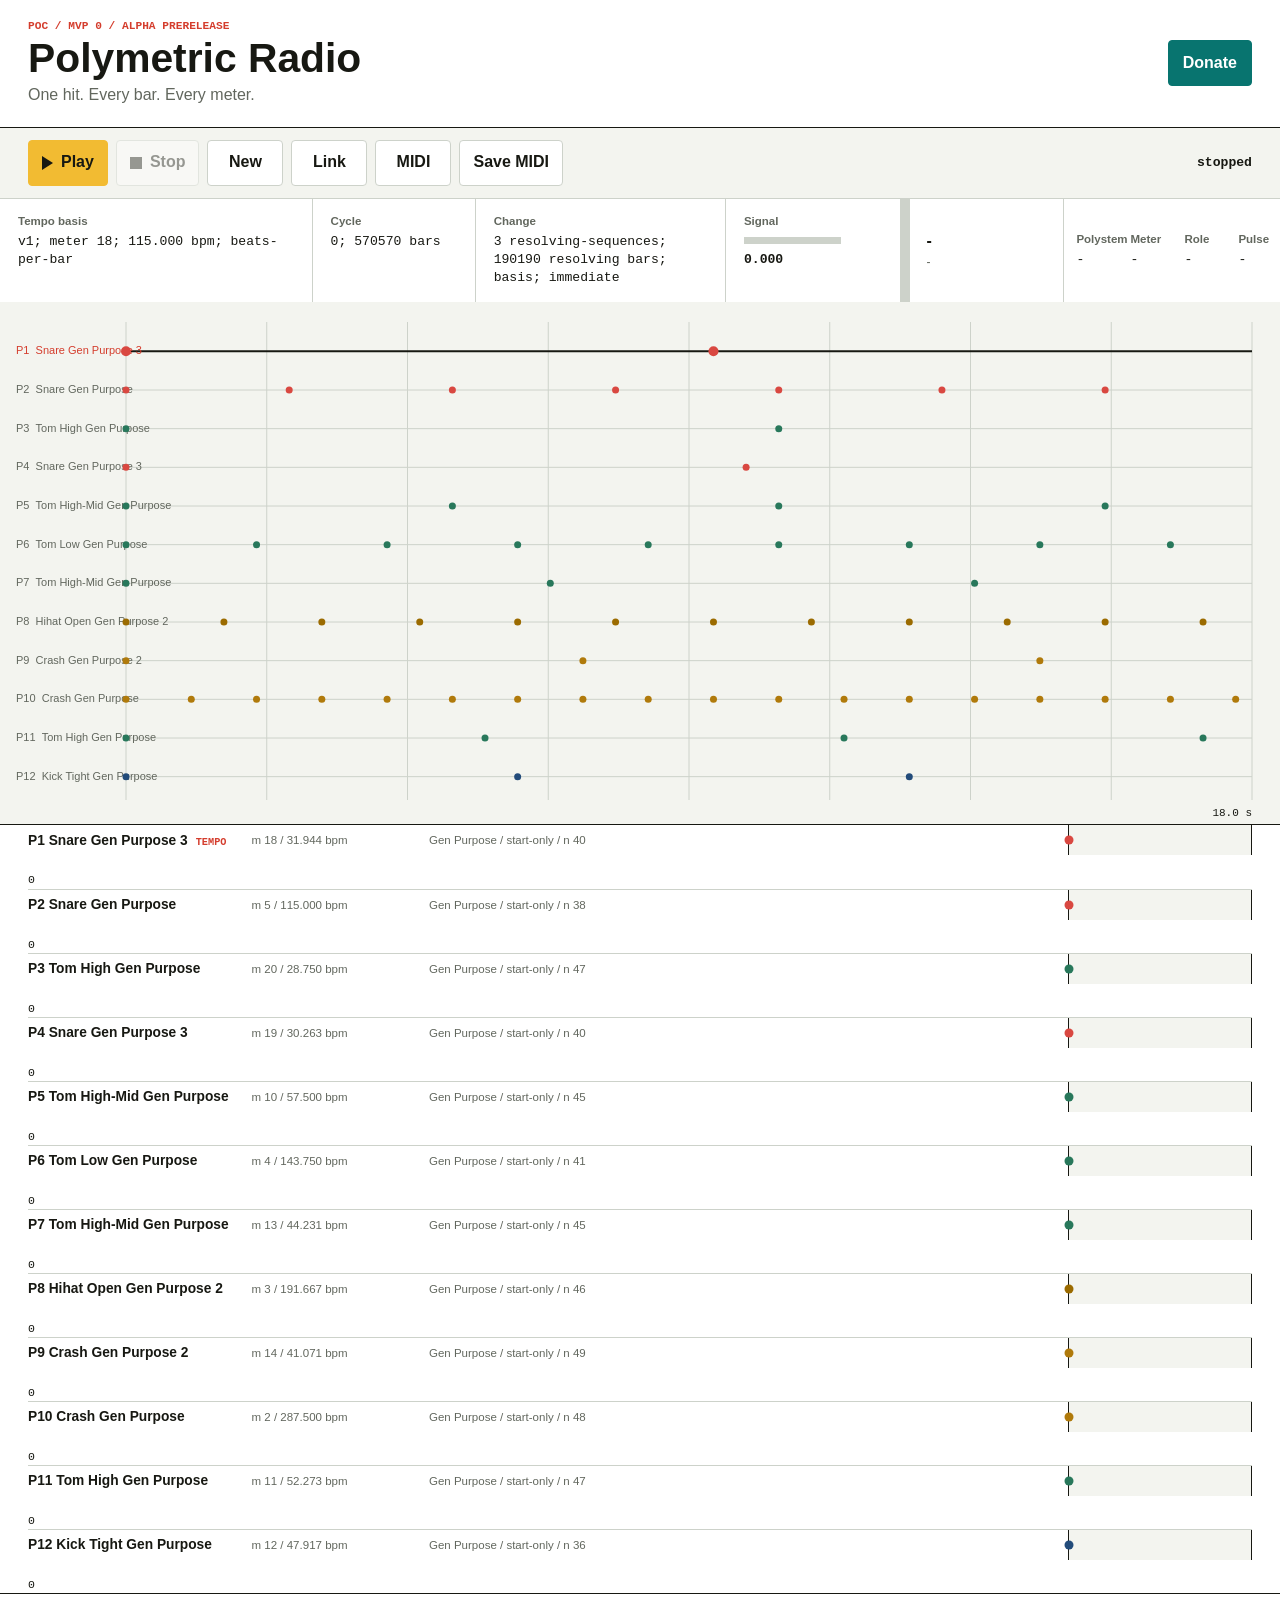
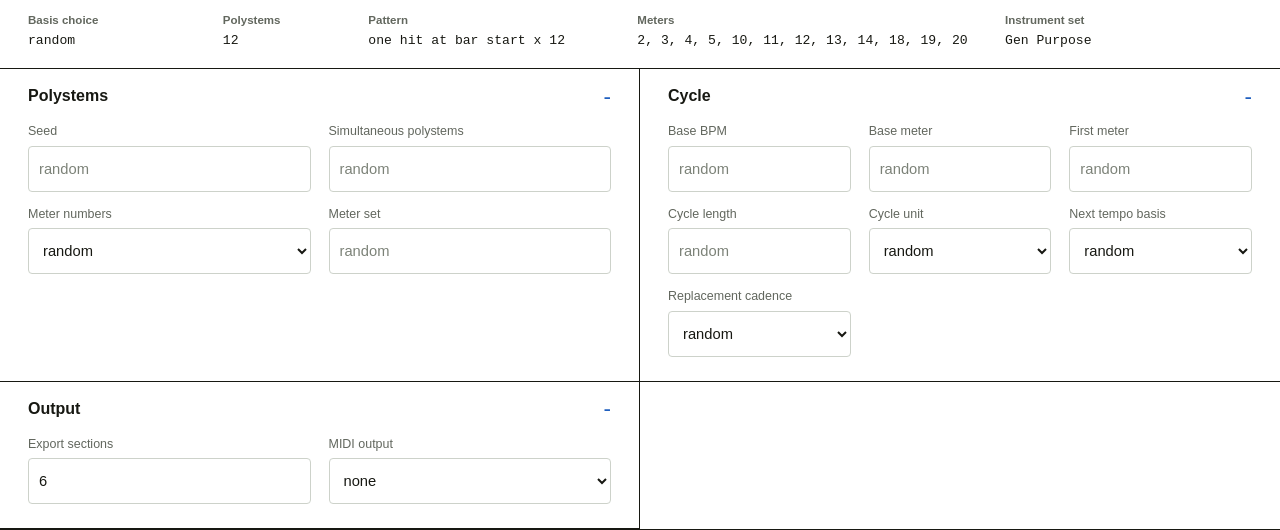
==== commit 0945a5f4: "Release donation-only primitive MVP 0" ====
--- a/web/index.html
+++ b/web/index.html
@@ -3,38 +3,29 @@
   <head>
     <meta charset="utf-8">
     <meta name="viewport" content="width=device-width, initial-scale=1">
-    <title>Radio</title>
+    <title>Polymetric Radio - MVP 0</title>
     <link rel="icon" href="data:,">
-    <link rel="stylesheet" href="./styles.css?v=20260831-tuneables">
+    <link rel="stylesheet" href="./styles.css?v=20260901-mvp0">
   </head>
   <body>
     <main class="radio">
       <header class="masthead">
-        <h1>Radio</h1>
-        <p>polymetric percussion</p>
-        <div class="accessMark"><output id="accessState">license required</output></div>
-        <nav class="money" aria-label="Payment">
-          <a id="subscribeLink" href="https://polyradio.lemonsqueezy.com/checkout/buy/2cb51cbc-4bec-4eee-bdf8-e720c5a92ff0?embed=1">5 USD monthly</a>
-          <a id="donateLink" href="https://polyradio.lemonsqueezy.com/checkout/buy/aca74223-784a-49d9-add5-d6e7f98358f9?embed=1">Donate</a>
+        <div class="identity">
+          <p class="release">POC / MVP 0 / alpha prerelease</p>
+          <h1>Polymetric Radio</h1>
+          <p>One hit. Every bar. Every meter.</p>
+        </div>
+        <nav class="money" aria-label="Support">
+          <a id="donateLink" href="https://ko-fi.com/decisionpreneur" target="_blank" rel="noopener">Donate</a>
         </nav>
       </header>
-
-      <details class="access" open>
-        <summary>Access</summary>
-        <div class="fieldGrid accessFields">
-          <label><span>License key</span><input id="licenseKey" name="licenseKey" autocomplete="off" spellcheck="false"></label>
-          <button id="unlockButton" type="button">Unlock</button>
-          <button id="clearButton" type="button" disabled>Clear</button>
-          <p id="accessLine">license required</p>
-        </div>
-      </details>
 
       <section class="air" aria-label="Live radio">
         <div class="transport" aria-label="Playback">
           <button id="playButton" class="transportKey playKey" type="button"><span aria-hidden="true"></span>Play</button>
           <button id="stopButton" class="transportKey stopKey" type="button"><span aria-hidden="true"></span>Stop</button>
           <button id="newButton" class="transportKey" type="button">New</button>
-          <button id="copyButton" class="transportKey" type="button">Copy link</button>
+          <button id="copyButton" class="transportKey" type="button">Link</button>
           <button id="midiButton" class="transportKey" type="button" disabled>MIDI</button>
           <button id="saveButton" class="transportKey" type="button" disabled>Save MIDI</button>
           <output id="stateText">stopped</output>
@@ -56,7 +47,7 @@
           <i data-hit="lamp"></i>
           <p><b data-hit="instrument">-</b><span data-hit="kit">-</span></p>
           <dl>
-            <div><dt>Lane</dt><dd data-hit="lane">-</dd></div>
+            <div><dt>Polystem</dt><dd data-hit="lane">-</dd></div>
             <div><dt>Meter</dt><dd data-hit="meter">-</dd></div>
             <div><dt>Role</dt><dd data-hit="role">-</dd></div>
             <div><dt>Pulse</dt><dd data-hit="pulse">-</dd></div>
@@ -71,22 +62,19 @@
       <section class="facts" aria-label="Station state">
         <dl>
           <div><dt>Basis choice</dt><dd data-read="basisMode">-</dd></div>
-          <div><dt>Patterns</dt><dd data-read="patterns">-</dd></div>
-          <div><dt>Roles</dt><dd data-read="roles">-</dd></div>
+          <div><dt>Polystems</dt><dd data-read="patterns">-</dd></div>
+          <div><dt>Pattern</dt><dd data-read="roles">-</dd></div>
           <div><dt>Meters</dt><dd data-read="meters">-</dd></div>
-          <div><dt>Kit</dt><dd data-read="kits">-</dd></div>
+          <div><dt>Instrument set</dt><dd data-read="kits">-</dd></div>
         </dl>
       </section>
 
       <form id="controls" class="controls">
         <details open>
-          <summary>Patterns</summary>
+          <summary>Polystems</summary>
           <div class="fieldGrid">
             <label><span>Seed</span><input id="seed" name="seed" placeholder="random"></label>
-            <label><span>Simultaneous patterns</span><input id="voiceCount" name="voiceCount" type="number" min="2" max="64" placeholder="random"></label>
-            <label><span>Start-only patterns</span><input id="startCount" name="startCount" type="number" min="0" max="64" placeholder="random"></label>
-            <label><span>Pulse patterns</span><input id="pulseCount" name="pulseCount" type="number" min="0" max="64" placeholder="random"></label>
-            <label><span>Strong beats</span><select id="strongBeatMode" name="strongBeatMode"><option value="random">random</option><option value="every-beat">every beat</option><option value="downbeat">downbeat</option><option value="binary">binary</option></select></label>
+            <label><span>Simultaneous polystems</span><input id="voiceCount" name="voiceCount" type="number" min="2" max="20" placeholder="random"></label>
             <label><span>Meter numbers</span><select id="meterSeries" name="meterSeries"><option value="random">random</option><option value="consecutive">consecutive</option><option value="primes">primes</option></select></label>
             <label><span>Meter set</span><input id="meterSet" name="meterSet" placeholder="random"></label>
           </div>
@@ -98,7 +86,6 @@
             <label><span>Base BPM</span><input id="baseBpm" name="baseBpm" type="number" min="20" max="300" placeholder="random"></label>
             <label><span>Base meter</span><input id="baseMeter" name="baseMeter" type="number" min="1" max="256" placeholder="random"></label>
             <label><span>First meter</span><input id="firstMeter" name="firstMeter" type="number" min="1" max="256" placeholder="random"></label>
-            <label><span>Meter meaning</span><select id="meterMode" name="meterMode"><option value="random">random</option><option value="beats-per-bar">beats per bar</option><option value="pulses-per-resolving-cycle">pulses per resolving cycle</option><option value="subdivisions-against-base-bar">subdivisions against base bar</option></select></label>
             <label><span>Cycle length</span><input id="cycleLength" name="cycleLength" type="number" min="1" max="4096" placeholder="random"></label>
             <label><span>Cycle unit</span><select id="cycleUnit" name="cycleUnit"><option value="random">random</option><option value="bars">bars</option><option value="resolving-sequences">resolving sequences</option></select></label>
             <label><span>Next tempo basis</span><select id="basisMode" name="basisMode"><option value="">random</option><option value="next">next</option><option value="random">random</option><option value="closest">closest</option><option value="farmost">farmost</option></select></label>
@@ -115,6 +102,6 @@
         </details>
       </form>
     </main>
-    <script type="module" src="./app.mjs?v=20260831-tuneables"></script>
+    <script type="module" src="./app.mjs?v=20260901-mvp0"></script>
   </body>
 </html>
--- a/web/styles.css
+++ b/web/styles.css
@@ -1,14 +1,14 @@
 :root {
   color-scheme: light;
-  --paper: #f7f8f5;
+  --paper: #f3f4ef;
   --white: #ffffff;
   --ink: #171812;
   --quiet: #62675e;
   --rule: #cdd2ca;
-  --red: #cf3c2d;
-  --blue: #2356a8;
-  --green: #116466;
-  --yellow: #f0b429;
+  --red: #d43d2d;
+  --blue: #1f5fbf;
+  --green: #08746f;
+  --yellow: #f2bb32;
   --touch: 46px;
   font-family: "Segoe UI Variable Text", "Segoe UI", Arial, sans-serif;
   font-size: 16px;
@@ -77,37 +77,44 @@
 
 .radio {
   width: min(100%, 1560px);
+  min-height: 100vh;
   margin-inline: auto;
   background: var(--white);
 }
 
 .masthead {
-  min-height: 88px;
-  display: grid;
-  grid-template-columns: auto minmax(150px, 1fr) auto auto;
-  align-items: center;
-  gap: 18px 28px;
-  padding: 16px 28px;
+  min-height: 122px;
+  display: grid;
+  grid-template-columns: minmax(0, 1fr) auto;
+  align-items: center;
+  gap: 24px;
+  padding: 20px 28px;
   border-bottom: 1px solid var(--ink);
 }
 
+.identity {
+  min-width: 0;
+  display: grid;
+  gap: 5px;
+}
+
+.release {
+  margin: 0;
+  color: var(--red);
+  font: 800 0.7rem/1.2 ui-monospace, "Cascadia Mono", monospace;
+  text-transform: uppercase;
+}
+
 h1 {
   margin: 0;
-  font-size: 2.25rem;
+  font-size: 2.55rem;
   line-height: 1;
   font-weight: 800;
 }
 
-.masthead > p {
+.identity > p:last-child {
   margin: 0;
   color: var(--quiet);
-}
-
-.accessMark {
-  min-width: 120px;
-  font: 700 0.8rem/1.2 ui-monospace, "Cascadia Mono", monospace;
-  color: var(--red);
-  text-align: right;
 }
 
 .money {
@@ -121,16 +128,12 @@
   display: inline-flex;
   align-items: center;
   padding: 0 14px;
-  border: 1px solid var(--ink);
+  border: 1px solid var(--green);
   border-radius: 4px;
-  color: var(--ink);
+  color: var(--white);
+  background: var(--green);
   text-decoration: none;
   font-weight: 700;
-}
-
-#subscribeLink {
-  color: var(--white);
-  background: var(--ink);
 }
 
 .air {
@@ -151,6 +154,7 @@
   gap: 8px;
   padding: 12px 28px;
   border-bottom: 1px solid var(--rule);
+  background: var(--paper);
 }
 
 .transportKey {
@@ -246,6 +250,7 @@
   grid-area: scope;
   position: relative;
   min-height: 420px;
+  height: min(58vh, 720px);
   overflow: hidden;
   background: var(--paper);
 }
@@ -339,7 +344,7 @@
 }
 
 .lane.base b::after {
-  content: "BASE";
+  content: "TEMPO";
   margin-left: 8px;
   color: var(--red);
   font: 800 0.64rem/1 ui-monospace, "Cascadia Mono", monospace;
@@ -407,6 +412,7 @@
 .controls {
   display: grid;
   grid-template-columns: 1fr 1fr;
+  border-bottom: 1px solid var(--ink);
 }
 
 details {
@@ -471,23 +477,6 @@
   color: #7c8278;
 }
 
-.accessFields {
-  grid-template-columns: minmax(240px, 1fr) auto auto;
-  align-items: end;
-}
-
-.accessFields p {
-  grid-column: 1 / -1;
-  margin: 0;
-  color: var(--blue);
-  font-size: 0.78rem;
-}
-
-.accessFields button {
-  min-width: 82px;
-  padding: 0 14px;
-}
-
 .cycleFields {
   grid-template-columns: repeat(3, 1fr);
 }
@@ -499,11 +488,7 @@
 
 @media (max-width: 980px) {
   .masthead {
-    grid-template-columns: auto 1fr auto;
-  }
-
-  .accessMark {
-    display: none;
+    grid-template-columns: minmax(0, 1fr) auto;
   }
 
   .air {
@@ -568,6 +553,7 @@
 
   .scope {
     min-height: 360px;
+    height: 54vh;
   }
 
   .hitPanel {
@@ -606,14 +592,9 @@
 
   .fieldGrid,
   .cycleFields,
-  .outputFields,
-  .accessFields {
+  .outputFields {
     grid-template-columns: 1fr;
     padding-inline: 16px;
-  }
-
-  .accessFields p {
-    grid-column: 1;
   }
 }
 
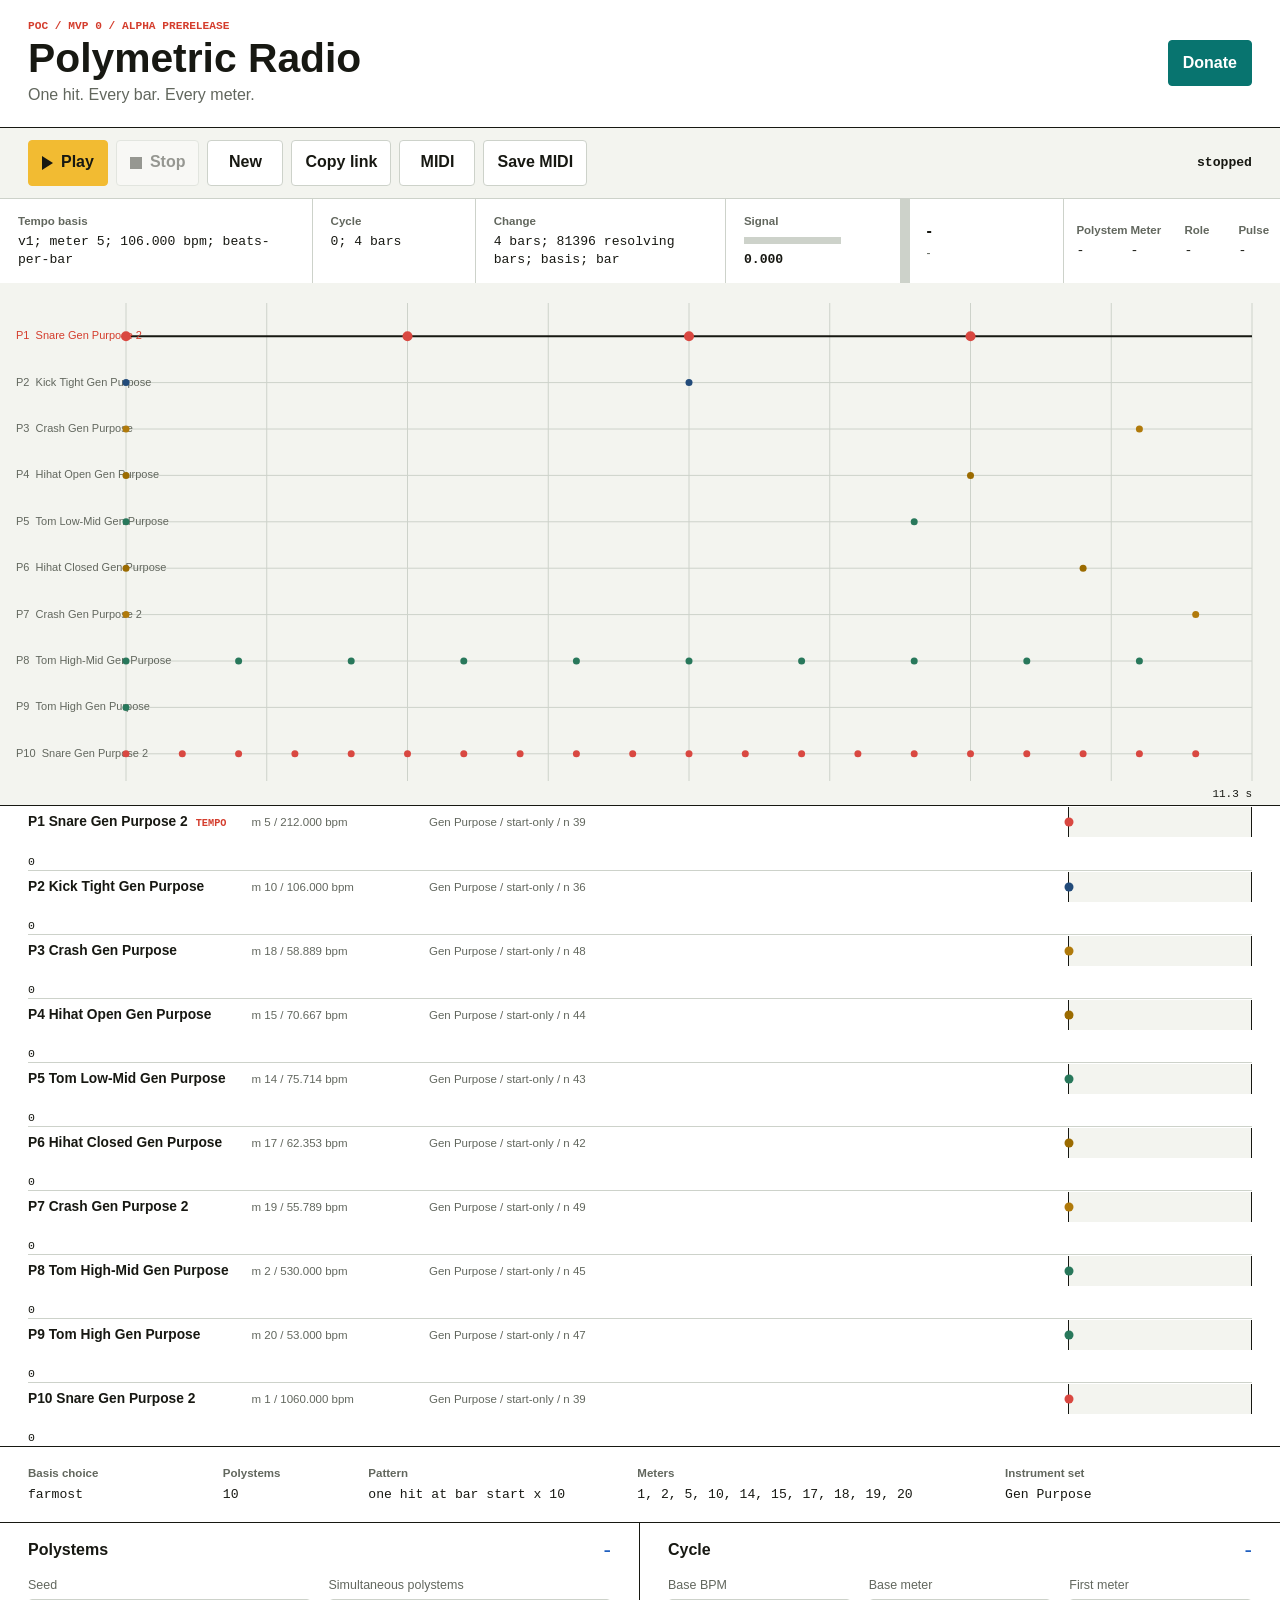
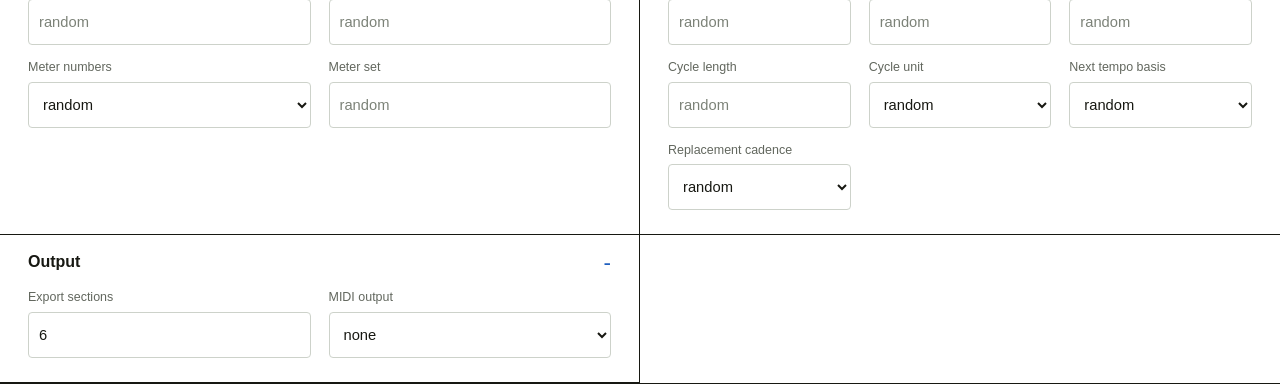
==== commit 24234ed0: "Merge remote-tracking branch 'origin/master' # Conflicts: #	src/license-worker.mjs #	web/app.mjs #	w" ====
--- a/web/index.html
+++ b/web/index.html
@@ -25,7 +25,7 @@
           <button id="playButton" class="transportKey playKey" type="button"><span aria-hidden="true"></span>Play</button>
           <button id="stopButton" class="transportKey stopKey" type="button"><span aria-hidden="true"></span>Stop</button>
           <button id="newButton" class="transportKey" type="button">New</button>
-          <button id="copyButton" class="transportKey" type="button">Link</button>
+          <button id="copyButton" class="transportKey" type="button">Copy link</button>
           <button id="midiButton" class="transportKey" type="button" disabled>MIDI</button>
           <button id="saveButton" class="transportKey" type="button" disabled>Save MIDI</button>
           <output id="stateText">stopped</output>
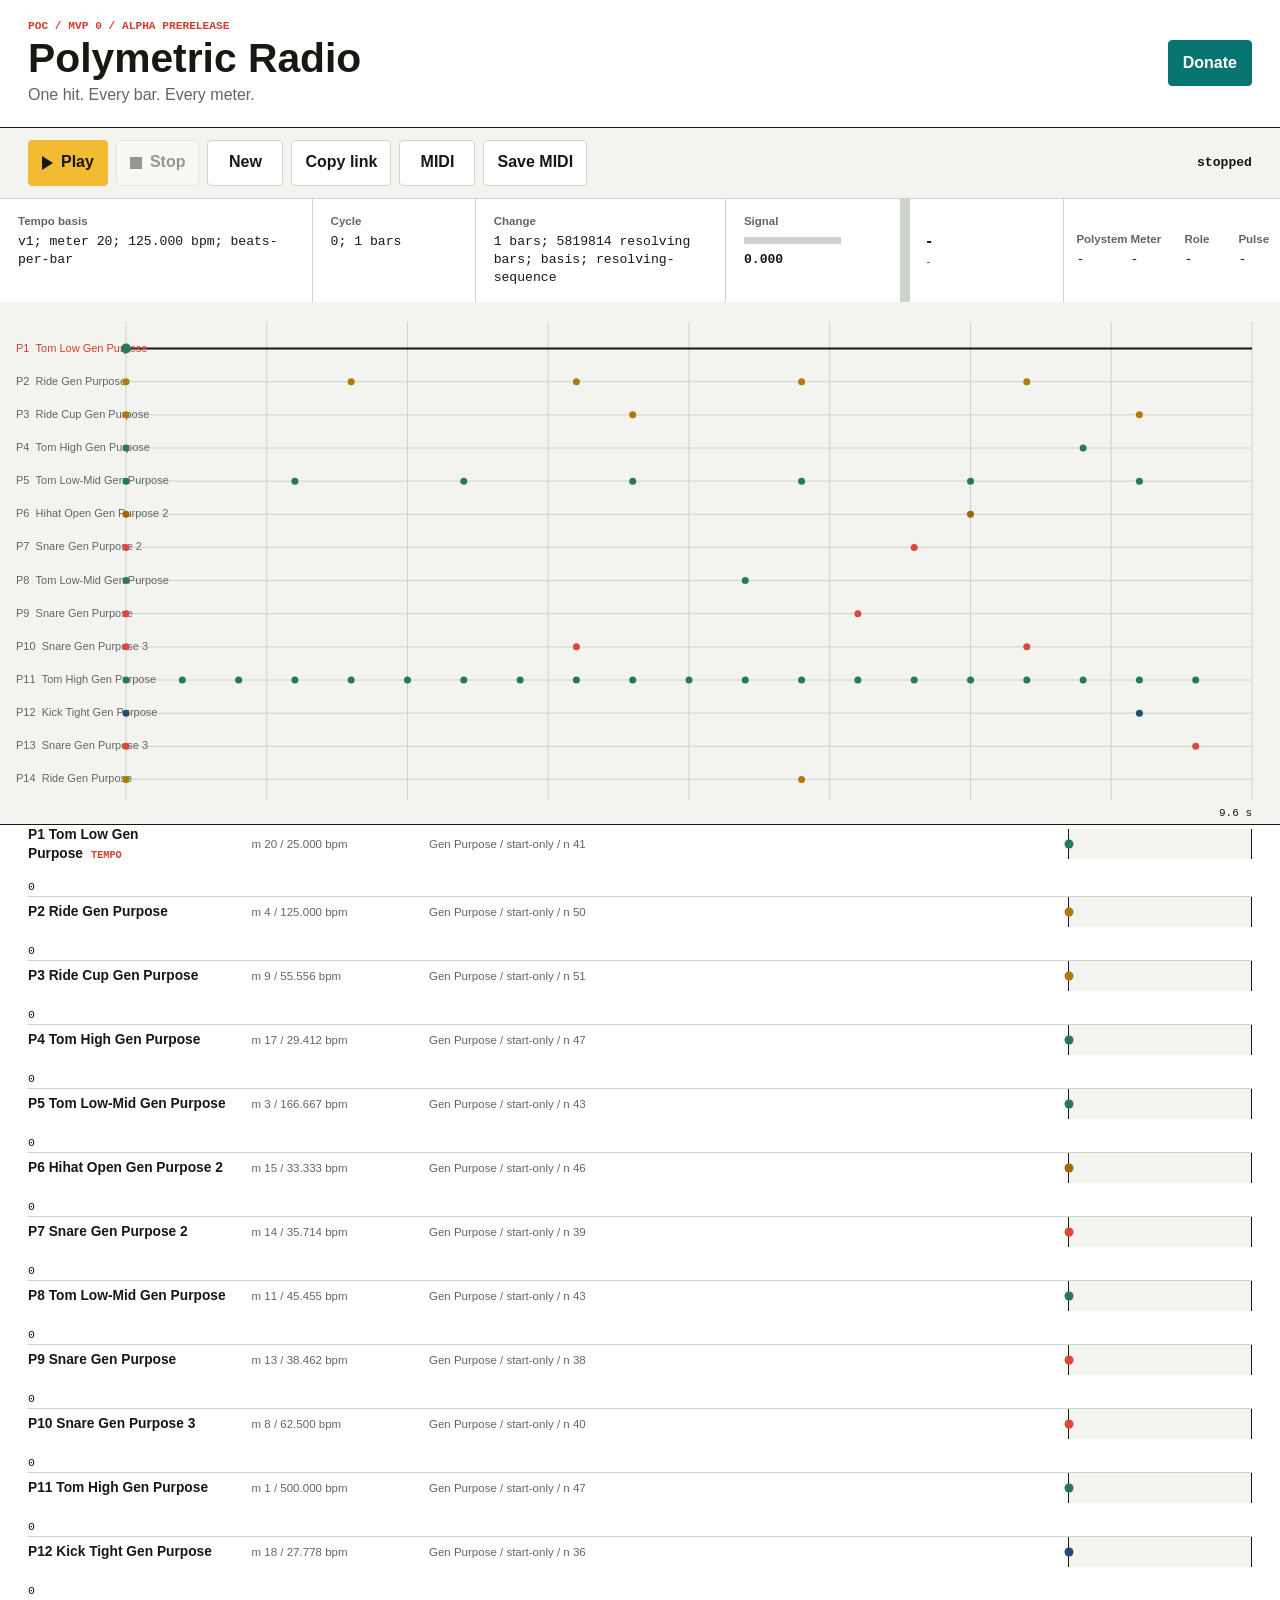
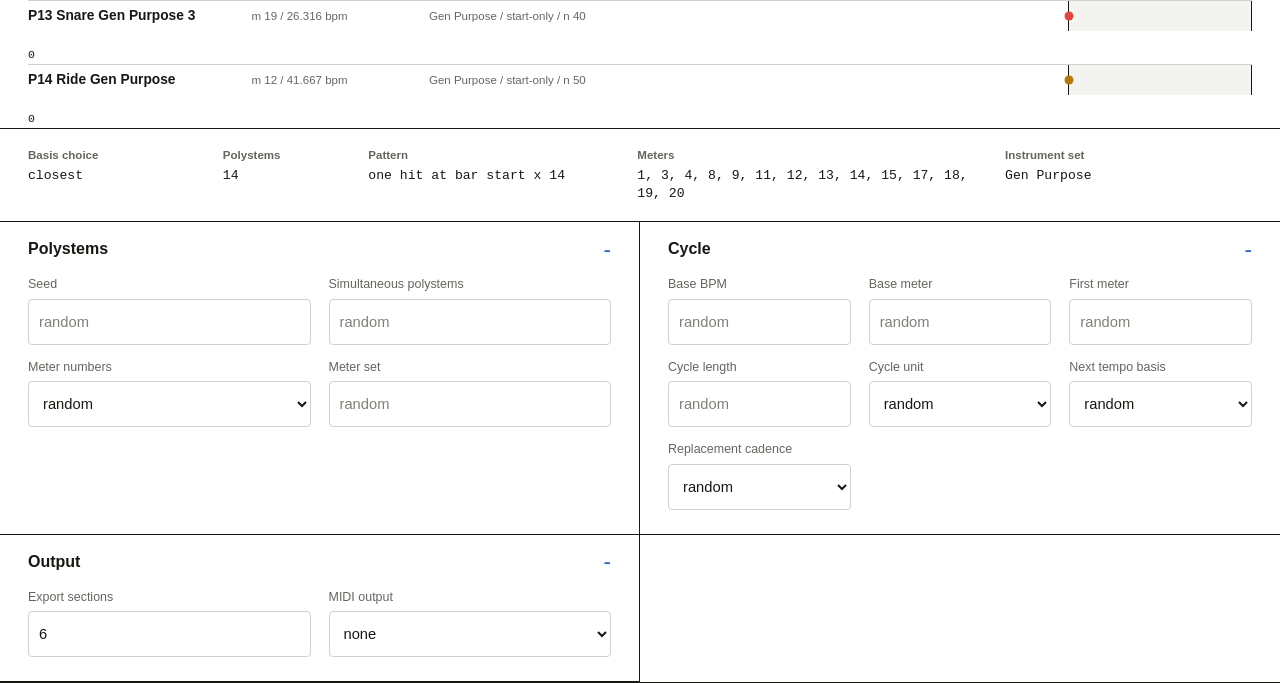
==== commit 948c317a: "Use Lemon donation and fix New" ====
--- a/web/index.html
+++ b/web/index.html
@@ -16,7 +16,7 @@
           <p>One hit. Every bar. Every meter.</p>
         </div>
         <nav class="money" aria-label="Support">
-          <a id="donateLink" href="https://ko-fi.com/decisionpreneur" target="_blank" rel="noopener">Donate</a>
+          <a id="donateLink" href="https://polyradio.lemonsqueezy.com/checkout/buy/aca74223-784a-49d9-add5-d6e7f98358f9?discount=0" target="_blank" rel="noopener">Donate</a>
         </nav>
       </header>
 
